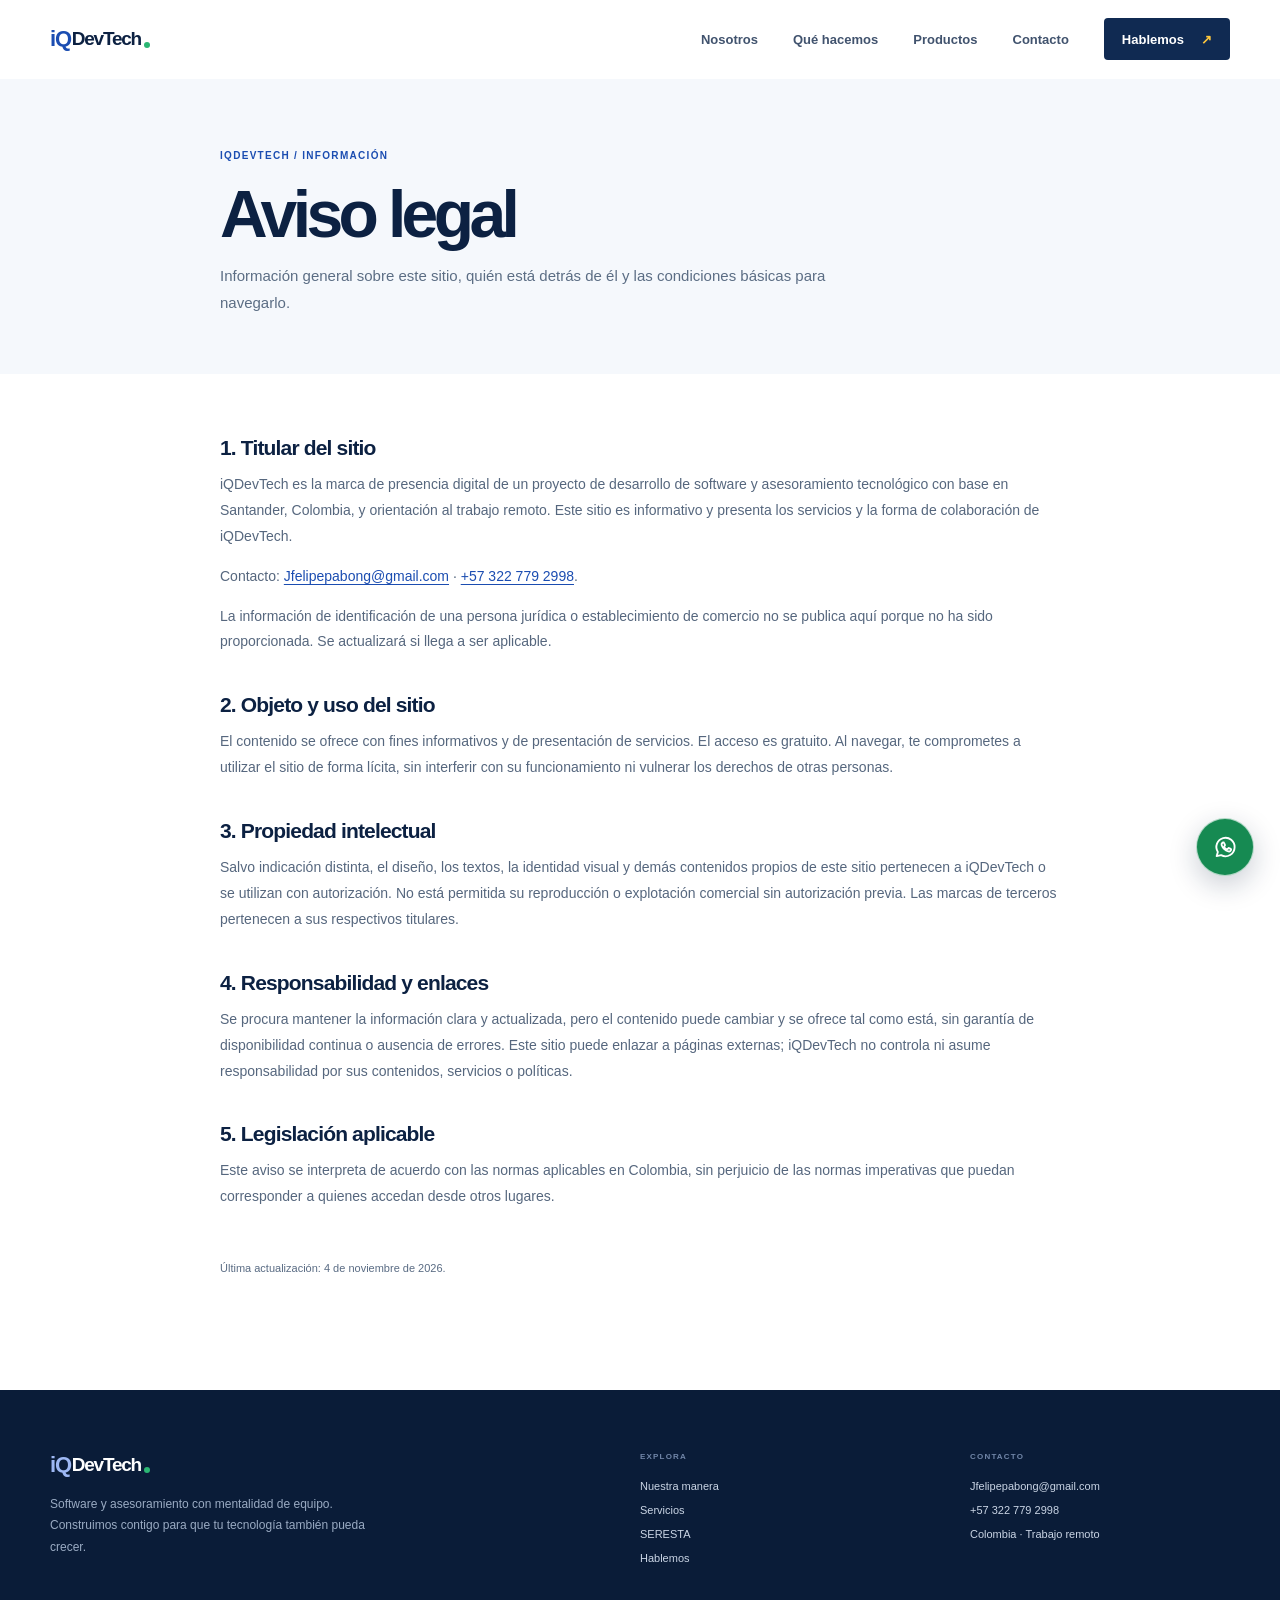
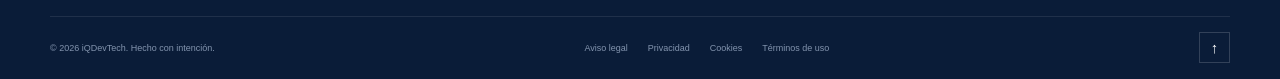
==== legal/aviso-legal.html @ 0589c56e "Initial iQDevTech website" ====
<!doctype html>
<html lang="es-CO">
  <head>
    <meta charset="utf-8">
    <meta name="viewport" content="width=device-width, initial-scale=1">
    <meta name="theme-color" content="#f6f8fc">
    <meta name="description" content="Información sobre la titularidad, contacto y condiciones de acceso al sitio de iQDevTech.">
    <meta property="og:type" content="website">
    <meta property="og:locale" content="es_CO">
    <meta property="og:site_name" content="iQDevTech">
    <title>Aviso legal — iQDevTech</title>
    <link rel="icon" href="/favicon.svg" type="image/svg+xml">
    <link rel="stylesheet" href="/assets/css/styles.css">
    <script type="module" src="/assets/js/main.js"></script>
  </head>
  <body id="top">
    <a class="skip-link" href="#contenido">Saltar al contenido</a>
    <iq-header></iq-header>
    <main id="contenido">
      <header class="legal-hero"><div class="legal-hero__inner"><p class="eyebrow">iQDevTech / Información</p><h1>Aviso legal</h1><p>Información general sobre este sitio, quién está detrás de él y las condiciones básicas para navegarlo.</p></div></header>
      <article class="legal-content">
        <section><h2>1. Titular del sitio</h2><p>iQDevTech es la marca de presencia digital de un proyecto de desarrollo de software y asesoramiento tecnológico con base en Santander, Colombia, y orientación al trabajo remoto. Este sitio es informativo y presenta los servicios y la forma de colaboración de iQDevTech.</p><p>Contacto: <a href="mailto:Jfelipepabong@gmail.com">Jfelipepabong@gmail.com</a> · <a href="tel:+573227792998">+57 322 779 2998</a>.</p><p>La información de identificación de una persona jurídica o establecimiento de comercio no se publica aquí porque no ha sido proporcionada. Se actualizará si llega a ser aplicable.</p></section>
        <section><h2>2. Objeto y uso del sitio</h2><p>El contenido se ofrece con fines informativos y de presentación de servicios. El acceso es gratuito. Al navegar, te comprometes a utilizar el sitio de forma lícita, sin interferir con su funcionamiento ni vulnerar los derechos de otras personas.</p></section>
        <section><h2>3. Propiedad intelectual</h2><p>Salvo indicación distinta, el diseño, los textos, la identidad visual y demás contenidos propios de este sitio pertenecen a iQDevTech o se utilizan con autorización. No está permitida su reproducción o explotación comercial sin autorización previa. Las marcas de terceros pertenecen a sus respectivos titulares.</p></section>
        <section><h2>4. Responsabilidad y enlaces</h2><p>Se procura mantener la información clara y actualizada, pero el contenido puede cambiar y se ofrece tal como está, sin garantía de disponibilidad continua o ausencia de errores. Este sitio puede enlazar a páginas externas; iQDevTech no controla ni asume responsabilidad por sus contenidos, servicios o políticas.</p></section>
        <section><h2>5. Legislación aplicable</h2><p>Este aviso se interpreta de acuerdo con las normas aplicables en Colombia, sin perjuicio de las normas imperativas que puedan corresponder a quienes accedan desde otros lugares.</p></section>
        <p class="legal-updated">Última actualización: 4 de noviembre de 2026.</p>
      </article>
    </main>
    <iq-footer></iq-footer>
  </body>
</html>
---- assets/css/styles.css ----
@charset "UTF-8";

:root {
  color-scheme: light;
  --ink: #102a52;
  --ink-strong: #0c2142;
  --blue: #1b4db1;
  --blue-bright: #386fe0;
  --green: #2bb673;
  --yellow: #ffc83d;
  --paper: #ffffff;
  --wash: #f5f8fc;
  --muted: #64748b;
  --line: #e2e8f0;
  --font: Inter, "Segoe UI", Arial, sans-serif;
  --content: 1180px;
  --type-display: clamp(2.75rem, 5.2vw, 4.25rem);
  --type-page: clamp(3rem, 6vw, 4.75rem);
  --type-section: clamp(2.25rem, 4.2vw, 3.375rem);
}

* { box-sizing: border-box; }
html { scroll-behavior: smooth; scroll-padding-top: 88px; }
body { margin: 0; background: var(--paper); color: var(--ink); font-family: var(--font); font-size: 16px; -webkit-font-smoothing: antialiased; }
body.menu-open { overflow: hidden; }
a { color: inherit; text-decoration: none; }
button { font: inherit; }
::selection { color: var(--ink-strong); background: var(--yellow); }

.preloader { position: fixed; z-index: 20; inset: 0; display: grid; align-content: center; justify-items: center; gap: 18px; background: var(--ink-strong); pointer-events: none; animation: loader-out .55s .35s ease forwards; }
.preloader__brand { color: white; font-size: 24px; font-weight: 750; letter-spacing: -.06em; }
.preloader__brand span { color: #8caef4; }
.preloader__line { width: 76px; height: 2px; overflow: hidden; background: #ffffff30; }
.preloader__line::after { display: block; width: 100%; height: 100%; background: var(--yellow); content: ""; transform: translateX(-100%); animation: loader-line .5s ease forwards; }
@keyframes loader-out { to { opacity: 0; visibility: hidden; } }
@keyframes loader-line { to { transform: translateX(0); } }
.skip-link { position: fixed; z-index: 30; top: 10px; left: 10px; padding: 12px 16px; color: var(--ink); background: var(--yellow); transform: translateY(-160%); }
.skip-link:focus { transform: translateY(0); }
.section-wrap { width: min(var(--content), calc(100% - 64px)); margin-inline: auto; }

.site-header { position: fixed; z-index: 15; inset: 0 0 auto; border-bottom: 1px solid transparent; background: #ffffffeb; backdrop-filter: blur(18px); transition: transform .35s ease, box-shadow .3s ease, border-color .3s ease; }
.site-header--scrolled { border-color: #e6ebf2; box-shadow: 0 8px 26px #102a5208; }
.site-header--hidden { transform: translateY(-110%); }
.site-header__inner { display: flex; width: min(var(--content), calc(100% - 64px)); height: 78px; align-items: center; justify-content: space-between; margin-inline: auto; }
.wordmark { position: relative; display: inline-flex; align-items: center; gap: 1px; color: var(--ink-strong); font-size: 19px; font-weight: 730; letter-spacing: -.065em; }
.wordmark__iq { color: var(--blue); font-size: 22px; font-weight: 830; }
.wordmark i { width: 6px; height: 6px; margin: 11px 0 0 2px; border-radius: 50%; background: var(--green); }
.site-nav { display: flex; align-items: center; gap: 35px; }
.site-nav > a:not(.site-nav__cta) { color: #41536e; font-size: 13px; font-weight: 550; transition: color .2s ease; }
.site-nav > a:not(.site-nav__cta):hover { color: var(--blue); }
.site-nav__cta { display: inline-flex; min-height: 42px; align-items: center; gap: 17px; padding: 0 18px; border-radius: 4px; background: var(--ink); color: white; font-size: 13px; font-weight: 650; transition: background .2s ease, transform .2s ease; }
.site-nav__cta:hover { background: var(--blue); transform: translateY(-2px); }
.site-nav__cta span { color: var(--yellow); }
.menu-toggle { display: none; }

.hero { position: relative; display: grid; min-height: min(810px, 100svh); grid-template-columns: 1.03fr .97fr; align-items: center; gap: 42px; padding-top: 120px; padding-bottom: 94px; }
.hero__copy { position: relative; z-index: 2; padding-bottom: 20px; }
.eyebrow { display: flex; align-items: center; gap: 10px; margin: 0 0 24px; color: var(--blue); font-size: 10px; font-weight: 750; letter-spacing: .13em; text-transform: uppercase; }
.status-dot { position: relative; width: 8px; height: 8px; flex: 0 0 auto; border-radius: 50%; background: var(--green); }
.status-dot::after { position: absolute; inset: -4px; border: 1px solid #2bb67366; border-radius: 50%; content: ""; }
h1, h2, h3, p { margin-top: 0; }
.hero h1 { max-width: 650px; margin-bottom: 22px; color: var(--ink-strong); font-size: var(--type-display); font-weight: 650; letter-spacing: -.075em; line-height: .99; }
.hero h1 span, .section-heading h2 span, .services__intro h2 span, .contact h2 span { color: var(--blue); }
.hero__intro { max-width: 485px; margin-bottom: 30px; color: #53647d; font-size: 17px; line-height: 1.75; }
.hero__actions { display: flex; align-items: center; gap: 27px; flex-wrap: wrap; }
.button { display: inline-flex; min-height: 54px; align-items: center; justify-content: center; gap: 19px; padding: 0 22px; border-radius: 4px; font-size: 13px; font-weight: 720; transition: transform .22s ease, box-shadow .22s ease, background .22s ease; }
.button:hover { transform: translateY(-3px); box-shadow: 0 12px 22px #0c21421f; }
.hero__actions .button { transform: translate3d(var(--magnetic-x, 0px), var(--magnetic-y, 0px), 0); }
.hero__actions .button:hover { transform: translate3d(var(--magnetic-x, 0px), calc(var(--magnetic-y, 0px) - 3px), 0); }
.button--yellow { color: var(--ink-strong); background: var(--yellow); }
.button--yellow:hover { background: #ffd45e; }
.button span { font-size: 17px; }
.text-link { display: inline-flex; align-items: center; gap: 10px; color: var(--ink); font-size: 12px; font-weight: 700; }
.text-link span { color: var(--blue); font-size: 17px; transition: transform .2s ease; }
.text-link:hover span { transform: translate(3px, -2px); }
.hero__note { display: flex; align-items: center; gap: 11px; margin-top: 42px; color: #596b83; font-size: 11px; }
.hero__note-line { width: 26px; height: 1px; background: var(--green); }

.hero-art { position: relative; min-height: 494px; overflow: hidden; border: 0; background: radial-gradient(ellipse at 53% 48%, #eaf2ff 0, #f5f8fc8a 38%, #ffffff00 73%); isolation: isolate; }
.hero-art::before, .hero-art::after { display: none; }
.hero-art__nebula { position: absolute; z-index: 0; top: 50%; left: 50%; width: 310px; aspect-ratio: 1; border-radius: 50%; opacity: .6; pointer-events: none; transform: translate3d(-50%, -50%, 0); }
.hero-art__nebula--one { background: radial-gradient(circle, #8fb7ff55 0, #8fb7ff20 42%, transparent 72%); }
.hero-art__nebula--two { width: 245px; background: radial-gradient(circle, #8ce2b644 0, #8ce2b618 45%, transparent 72%); }
.hero-art__glow { position: absolute; z-index: 0; inset: -10%; background: radial-gradient(ellipse at center, #ffffff82 0, #d7e8ff38 35%, transparent 62%); opacity: .8; pointer-events: none; transform: translate3d(var(--glow-x, 0px), var(--glow-y, 0px), 0); transition: transform .28s ease-out; }
.hero-art__topline { position: absolute; z-index: 2; inset: 22px 22px auto; display: flex; justify-content: space-between; color: #596b83; font-size: 8px; font-weight: 750; letter-spacing: .13em; }
.orbit { position: absolute; z-index: 1; top: 50%; left: 50%; border: 1px solid #1b4db126; border-radius: 50%; transform: translate3d(-50%, -50%, 0); }
.orbit--one { --orbit-start: -24deg; width: 265px; height: 265px; border-color: #1b4db14a; }
.orbit--two { --orbit-start: 35deg; width: 375px; height: 220px; border-color: #2bb6736b; }
.orbit--three { --orbit-start: -55deg; width: 455px; height: 290px; border-color: #1b4db12b; }
.orbit__satellite { position: absolute; top: 50%; left: 100%; width: 12px; height: 12px; border: 3px solid #f6f8fc; border-radius: 50%; background: var(--blue); box-shadow: 0 0 0 1px #1b4db14d, 0 0 19px #1b4db155; transform: translate(-50%, -50%); }
.orbit__satellite--green { width: 10px; height: 10px; background: var(--green); box-shadow: 0 0 0 1px #2bb67366, 0 0 18px #2bb67366; }
.orbit__satellite--yellow { width: 8px; height: 8px; background: var(--yellow); box-shadow: 0 0 0 1px #ffc83d99, 0 0 18px #ffc83d88; }
.hero-art__star { position: absolute; z-index: 1; width: 3px; height: 3px; border-radius: 50%; background: #6a91e8; box-shadow: 0 0 9px #6a91e899; opacity: .45; }
.hero-art__star--one { top: 30%; left: 25%; }
.hero-art__star--two { top: 68%; left: 73%; width: 2px; height: 2px; background: #27a66a; }
.hero-art__star--three { top: 37%; left: 82%; width: 2px; height: 2px; background: #d29d13; }
.orbit__core { position: absolute; z-index: 3; top: 50%; left: 50%; display: grid; width: 112px; height: 112px; align-content: center; justify-items: center; border: 1px solid #ffffff; border-radius: 50%; background: #ffffffdf; box-shadow: 0 16px 50px #23477c18, inset 0 0 0 1px #dce8f8; transform: translate(-50%, -50%); }
.orbit__core > span:first-child { color: var(--blue); font-size: 39px; font-weight: 800; letter-spacing: -.1em; }
.orbit__core-caption { margin-top: 4px; color: #596b83; font-size: 6px; font-weight: 800; letter-spacing: .11em; }
.art-label { position: absolute; z-index: 4; display: flex; align-items: center; gap: 10px; padding: 11px 14px; border: 1px solid #e6ebf2; background: #ffffffdf; box-shadow: 0 12px 32px #102a520b; backdrop-filter: blur(8px); }
.art-label--top { top: 26%; right: 3%; }
.art-label--bottom { bottom: 20%; left: 4%; }
.art-label__icon { display: grid; width: 29px; height: 29px; place-items: center; border-radius: 50%; background: #eaf0fc; color: var(--blue); font-size: 16px; }
.art-label__icon--green { background: #e8f7ef; color: #16834c; }
.art-label b, .art-label small { display: block; }
.art-label b { margin-bottom: 3px; color: var(--ink); font-size: 10px; }
.art-label small { color: #596b83; font-size: 8px; }
.hero-art__axis { position: absolute; z-index: -1; display: block; background: #1b4db111; }
.hero-art__axis--x { top: 50%; right: 0; left: 0; height: 1px; }
.hero-art__axis--y { top: 0; bottom: 0; left: 50%; width: 1px; }
.hero-art__index { position: absolute; z-index: 2; right: 23px; bottom: 20px; color: #596b83; font-size: 8px; font-weight: 700; letter-spacing: .13em; }
.hero__scroll { position: absolute; bottom: 29px; left: 0; display: flex; align-items: center; gap: 11px; color: #596b83; font-size: 8px; font-weight: 750; letter-spacing: .13em; }
.hero__scroll span { width: 28px; height: 1px; background: var(--blue); }

.signal-strip { border-block: 1px solid var(--line); background: #fff; }
.signal-strip__inner { display: flex; width: min(var(--content), calc(100% - 64px)); min-height: 73px; align-items: center; justify-content: space-between; gap: 24px; margin-inline: auto; color: #64748b; font-size: 11px; font-weight: 600; }
.signal-strip__inner i { width: 5px; height: 5px; flex: 0 0 auto; border-radius: 50%; background: var(--green); }
.section { padding-top: 125px; padding-bottom: 130px; }
.section-heading { max-width: 750px; margin-bottom: 54px; }
.section-heading .eyebrow { margin-bottom: 20px; }
.section-heading h2, .services__intro h2, .contact h2 { margin-bottom: 0; font-size: var(--type-section); font-weight: 630; letter-spacing: -.07em; line-height: 1.04; }
.section-heading h2 span { color: var(--blue); }
.approach-grid { display: grid; grid-template-columns: 1.15fr 1fr 1fr 1fr; gap: 14px; }
.approach-grid__lead { max-width: 280px; align-self: center; margin: 0; padding-right: 20px; color: #5e6f86; font-size: 15px; line-height: 1.8; }
.approach-card { position: relative; min-height: 252px; padding: 22px; border: 1px solid var(--line); background: var(--paper); transition: transform .25s ease, box-shadow .25s ease; }
.approach-card:hover { transform: translateY(-5px); box-shadow: 0 18px 34px #102a520d; }
.approach-card__number { color: #596b83; font-size: 9px; font-weight: 700; letter-spacing: .1em; }
.approach-card__mark { position: absolute; top: 19px; right: 20px; color: var(--blue); font-size: 21px; }
.approach-card h3 { margin: 65px 0 11px; color: var(--ink-strong); font-size: 17px; letter-spacing: -.035em; }
.approach-card p { margin-bottom: 0; color: #5b6d84; font-size: 12px; line-height: 1.75; }
.approach-card--green .approach-card__mark { color: #1d9a5d; }
.approach-card--blue { background: var(--wash); }
.approach-card--blue .approach-card__mark { color: #587ed0; }

.services { position: relative; display: grid; grid-template-columns: .9fr 1.1fr; gap: 70px; padding: 104px 8.3% 70px; overflow: hidden; background: var(--ink-strong); color: white; }
.services::before { position: absolute; top: -260px; right: -200px; width: 570px; height: 570px; border: 1px solid #ffffff0c; border-radius: 50%; box-shadow: 0 0 0 52px #ffffff08, 0 0 0 105px #ffffff05; content: ""; pointer-events: none; }
.services__intro, .services__list, .services__footer { position: relative; z-index: 1; }
.eyebrow--light { color: #aac3fb; }
.services__intro h2 { max-width: 470px; margin-bottom: 22px; color: white; font-size: clamp(37px, 4vw, 52px); }
.services__intro h2 span { color: #9db8f5; }
.services__intro > p:not(.eyebrow) { max-width: 385px; margin-bottom: 26px; color: #b4c0d2; font-size: 14px; line-height: 1.8; }
.text-link--light { color: white; }
.text-link--light span { color: var(--yellow); }
.service-item { display: grid; grid-template-columns: 36px 1fr 22px; gap: 13px; padding: 22px 0; border-top: 1px solid #ffffff21; }
.service-item:last-child { border-bottom: 1px solid #ffffff21; }
.service-item__index { padding-top: 3px; color: #9eb4dc; font-size: 9px; font-weight: 700; letter-spacing: .1em; }
.service-item h3 { margin: 0 0 7px; color: white; font-size: 16px; font-weight: 620; letter-spacing: -.02em; }
.service-item p { max-width: 370px; margin-bottom: 0; color: #aebbd0; font-size: 12px; line-height: 1.7; }
.service-item__arrow { color: var(--yellow); font-size: 17px; transition: transform .2s ease; }
.service-item:hover .service-item__arrow { transform: translate(3px, -3px); }
.services__footer { display: flex; grid-column: 1 / -1; justify-content: space-between; margin-top: 48px; color: #91a1bb; font-size: 8px; font-weight: 750; letter-spacing: .13em; }

.product-showcase { display: grid; grid-template-columns: .82fr 1.18fr; align-items: center; gap: 68px; padding-top: 116px; padding-bottom: 116px; }
.product-showcase__copy h2 { max-width: 470px; margin-bottom: 18px; color: var(--ink-strong); font-size: var(--type-section); font-weight: 640; letter-spacing: -.075em; line-height: 1.02; }
.product-showcase__copy h2 span { color: var(--blue); }
.product-showcase__copy > p:not(.eyebrow) { max-width: 430px; margin-bottom: 20px; color: #5b6d84; font-size: 15px; line-height: 1.8; }
.product-showcase__status { display: flex; align-items: center; gap: 10px; margin: 0 0 24px; color: #52657e; font-size: 11px; font-weight: 650; }
.product-preview { position: relative; display: grid; min-height: 365px; grid-template-rows: auto 1fr auto; gap: 20px; padding: 23px; overflow: hidden; border: 1px solid #263d60; background: radial-gradient(ellipse at 75% 15%, #24477c 0, #12294b 48%, #0c2142 100%); color: white; transition: transform .3s ease, box-shadow .3s ease; }
.product-preview::before { position: absolute; top: -150px; right: -80px; width: 340px; height: 340px; border: 1px solid #ffffff1a; border-radius: 50%; box-shadow: 0 0 0 38px #ffffff08, 0 0 0 76px #ffffff06; content: ""; pointer-events: none; }
.product-preview:hover { transform: translateY(-5px); box-shadow: 0 22px 50px #102a5226; }
.product-preview:focus-visible { outline: 3px solid var(--yellow); outline-offset: 4px; }
.product-preview__topline, .product-preview__footer { position: relative; z-index: 1; display: flex; justify-content: space-between; gap: 16px; color: #b7c8e3; font-size: 8px; font-weight: 750; letter-spacing: .12em; }
.product-preview__window { position: relative; z-index: 1; width: min(100%, 410px); align-self: center; justify-self: center; border: 1px solid #e4eaf3; background: #fff; box-shadow: 0 18px 48px #07162b55; color: var(--ink-strong); }
.product-preview__windowbar { display: flex; min-height: 39px; align-items: center; justify-content: space-between; padding: 0 14px; border-bottom: 1px solid #e7edf5; color: #536780; font-size: 8px; font-weight: 750; letter-spacing: .08em; }
.product-preview__window-status { padding: 5px 7px; background: #eaf6ef; color: #16834c; font-size: 7px; }
.product-preview__windowbody { padding: 23px; }
.product-preview__overline { display: block; margin-bottom: 10px; color: var(--blue); font-size: 8px; font-weight: 750; letter-spacing: .12em; }
.product-preview__windowbody strong { display: block; color: var(--ink-strong); font-size: clamp(19px, 2.5vw, 28px); font-weight: 650; letter-spacing: -.055em; line-height: 1.16; }
.product-preview__chips { display: flex; flex-wrap: wrap; gap: 7px; margin-top: 19px; }
.product-preview__chips span { padding: 7px 9px; border: 1px solid #e1e9f4; color: #50647e; font-size: 8px; }
.product-preview__footer { color: #c5d2e6; }

.seresta-hero { display: grid; grid-template-columns: minmax(0, .96fr) minmax(0, 1.04fr); align-items: center; gap: 58px; padding-top: 145px; padding-bottom: 76px; }
.seresta-hero__copy, .seresta-visual { min-width: 0; }
.seresta-hero__copy h1 { margin: 0 0 7px; color: var(--ink-strong); font-size: var(--type-page); font-weight: 760; letter-spacing: -.09em; line-height: .95; }
.seresta-hero__copy h1 span { color: var(--green); }
.seresta-hero__tagline { margin-bottom: 17px; color: var(--blue); font-size: clamp(20px, 2.5vw, 28px); font-weight: 590; letter-spacing: -.045em; }
.seresta-hero__description { max-width: 500px; margin-bottom: 19px; color: #596b83; font-size: 16px; line-height: 1.8; }
.seresta-status { display: flex; align-items: center; gap: 9px; margin-bottom: 27px; color: #52657e; font-size: 11px; font-weight: 650; }
.seresta-status__dot { width: 8px; height: 8px; flex: 0 0 auto; border-radius: 50%; background: var(--yellow); box-shadow: 0 0 0 4px #ffc83d2e; }
.seresta-hero__actions { display: flex; align-items: center; gap: 22px; flex-wrap: wrap; }
.seresta-visual { position: relative; display: grid; min-height: 410px; place-items: center; overflow: hidden; border: 1px solid #dfe7f3; background: radial-gradient(ellipse at 55% 42%, #eff5ff 0, #f8faff 48%, #f5f8fc 100%); isolation: isolate; }
.seresta-visual::before, .seresta-visual::after { position: absolute; z-index: -1; border: 1px solid #1b4db118; border-radius: 50%; content: ""; }
.seresta-visual::before { width: 370px; height: 370px; }
.seresta-visual::after { width: 470px; height: 250px; border-color: #2bb6732b; transform: rotate(-28deg); }
.seresta-visual__glow { position: absolute; z-index: -1; width: 280px; height: 280px; border-radius: 50%; background: #b5cefa55; filter: blur(28px); }
.seresta-console { position: relative; z-index: 1; width: min(88%, 420px); padding: 19px; border: 1px solid #ffffff35; background: #102a52ed; box-shadow: 0 25px 60px #102a5230; color: white; }
.seresta-console__top { display: flex; align-items: center; justify-content: space-between; gap: 12px; color: #a9bddc; font-size: 7px; font-weight: 750; letter-spacing: .11em; }
.seresta-console__top > span { display: flex; gap: 4px; }
.seresta-console__top i { width: 5px; height: 5px; border-radius: 50%; background: #d3e1f6; opacity: .7; }
.seresta-console__body { padding: 24px 5px 3px; }
.seresta-console__brand { display: flex; align-items: center; gap: 9px; }
.seresta-console__mark { display: grid; width: 29px; height: 29px; place-items: center; border-radius: 50%; background: var(--green); color: #082540; font-size: 15px; font-weight: 800; }
.seresta-console__brand b, .seresta-console__brand small { display: block; }
.seresta-console__brand b { font-size: 11px; letter-spacing: -.02em; }
.seresta-console__brand small { margin-top: 3px; color: #a9bddc; font-size: 6px; letter-spacing: .1em; }
.seresta-console__headline { display: grid; gap: 9px; margin: 28px 0 24px; }
.seresta-console__headline > span { color: #a9bddc; font-size: 7px; font-weight: 750; letter-spacing: .13em; }
.seresta-console__headline strong { color: white; font-size: clamp(21px, 2.8vw, 29px); font-weight: 620; letter-spacing: -.06em; line-height: 1.13; }
.seresta-console__flow { display: grid; grid-template-columns: 1fr 20px 1fr 20px 1fr; align-items: center; gap: 5px; padding-top: 16px; border-top: 1px solid #ffffff26; }
.seresta-console__step { display: grid; justify-items: start; gap: 6px; color: #d9e3f2; font-size: 8px; }
.seresta-console__step i { display: grid; width: 19px; height: 19px; place-items: center; border: 1px solid #ffffff45; border-radius: 50%; color: #9db8f5; font-size: 7px; font-style: normal; }
.seresta-console__connector { height: 1px; background: #ffffff3d; }
.seresta-visual__caption { position: absolute; right: 17px; bottom: 14px; color: #64748b; font-size: 7px; font-weight: 750; letter-spacing: .1em; }
.seresta-facts { border-block: 1px solid var(--line); background: white; }
.seresta-facts__inner { display: flex; width: min(var(--content), calc(100% - 64px)); min-height: 72px; align-items: center; justify-content: space-between; gap: 20px; margin-inline: auto; color: #52657e; font-size: 11px; font-weight: 650; }
.seresta-facts__inner span { display: flex; align-items: center; gap: 10px; }
.seresta-facts__inner i { color: var(--blue); font-size: 8px; font-style: normal; font-weight: 800; }
.seresta-subnav { display: flex; justify-content: center; gap: 32px; padding: 17px 24px; border-bottom: 1px solid var(--line); background: #fff; }
.seresta-subnav a { color: #52657e; font-size: 11px; font-weight: 650; transition: color .2s ease; }
.seresta-subnav a:hover { color: var(--blue); }
.seresta-section { padding-top: 108px; padding-bottom: 112px; }
.seresta-section__heading { max-width: 670px; margin-bottom: 42px; }
.seresta-section__heading h2, .seresta-trust__copy h2, .seresta-support__copy h2 { margin-bottom: 15px; color: var(--ink-strong); font-size: var(--type-section); font-weight: 640; letter-spacing: -.07em; line-height: 1.04; }
.seresta-section__heading h2 span { color: var(--blue); }
.seresta-section__heading > p:last-child { max-width: 580px; margin-bottom: 0; color: #596b83; font-size: 14px; line-height: 1.8; }
.seresta-mode-grid { display: grid; grid-template-columns: 1fr 1fr; gap: 18px; }
.seresta-mode { position: relative; padding: 27px; border: 1px solid var(--line); background: white; transition: transform .25s ease, box-shadow .25s ease; }
.seresta-mode:hover { transform: translateY(-4px); box-shadow: 0 18px 40px #102a5210; }
.seresta-mode--local { border-top: 3px solid var(--green); }
.seresta-mode--business { border-top: 3px solid var(--blue); }
.seresta-mode__top { display: flex; align-items: center; justify-content: space-between; gap: 12px; margin-bottom: 24px; }
.seresta-mode__mark { color: #73839a; font-size: 9px; font-weight: 750; letter-spacing: .1em; }
.seresta-mode__badge { padding: 6px 8px; background: #f0f4fa; color: #475b75; font-size: 8px; font-weight: 700; }
.seresta-mode .eyebrow { margin-bottom: 9px; font-size: 8px; }
.seresta-mode h3 { margin-bottom: 10px; color: var(--ink-strong); font-size: 25px; font-weight: 650; letter-spacing: -.05em; }
.seresta-mode > p:not(.eyebrow) { color: #596b83; font-size: 13px; line-height: 1.8; }
.seresta-mode ul { display: grid; gap: 9px; margin: 18px 0; padding-left: 18px; color: #52657e; font-size: 12px; line-height: 1.7; }
.seresta-mode__note { margin-bottom: 0 !important; padding: 13px; border-left: 2px solid var(--yellow); background: var(--wash); color: #475b75 !important; font-size: 11px !important; }
.seresta-trust { padding: 84px 32px; background: var(--wash); }
.seresta-trust__inner { display: grid; width: min(var(--content), 100%); grid-template-columns: .9fr 1.1fr; align-items: center; gap: 75px; margin-inline: auto; }
.seresta-trust__copy > p:not(.eyebrow) { color: #596b83; font-size: 14px; line-height: 1.85; }
.seresta-trust__checklist { border-top: 1px solid #dce4ef; }
.seresta-trust__checklist > div { display: grid; grid-template-columns: 28px 1fr auto; align-items: center; gap: 12px; padding: 18px 0; border-bottom: 1px solid #dce4ef; }
.seresta-trust__checklist > div > span { color: var(--blue); font-size: 9px; font-weight: 800; }
.seresta-trust__checklist p { display: grid; gap: 4px; margin: 0; }
.seresta-trust__checklist b { color: var(--ink-strong); font-size: 12px; }
.seresta-trust__checklist small { color: #596b83; font-size: 10px; line-height: 1.6; }
.seresta-trust__checklist i { color: #5b6d84; font-size: 7px; font-style: normal; font-weight: 750; letter-spacing: .08em; }
.seresta-support { display: grid; grid-template-columns: 1fr auto; align-items: center; gap: 45px; padding-top: 105px; padding-bottom: 105px; }
.seresta-support__copy { max-width: 680px; }
.seresta-support__copy h2 { font-size: clamp(38px, 4vw, 50px); }
.seresta-support__copy > p:last-child { margin-bottom: 0; color: #596b83; font-size: 14px; line-height: 1.8; }
.seresta-contact { display: grid; grid-template-columns: 1fr auto; align-items: end; gap: 40px; margin-bottom: 90px; padding: 54px 7%; background: var(--ink-strong); color: white; }
.seresta-contact .eyebrow { color: #aac3fb; }
.seresta-contact h2 { max-width: 640px; margin-bottom: 13px; color: white; font-size: clamp(35px, 4vw, 48px); font-weight: 640; letter-spacing: -.065em; line-height: 1.06; }
.seresta-contact > div:first-child > p:last-child { max-width: 630px; margin-bottom: 0; color: #c3d0e3; font-size: 13px; line-height: 1.8; }
.seresta-contact__actions { display: grid; justify-items: start; gap: 14px; }
.seresta-contact__actions > a:last-child { color: #d3e1f6; font-size: 11px; text-decoration: underline; text-underline-offset: 4px; }

.process { padding-top: 126px; padding-bottom: 135px; }
.process .section-heading { max-width: 690px; }
.process__steps { display: grid; grid-template-columns: repeat(4, 1fr); gap: 25px; }
.process-step { position: relative; padding-top: 23px; border-top: 1px solid #dce3ed; }
.process-step__number { color: var(--blue); font-size: 12px; font-weight: 800; }
.process-step__line { position: absolute; top: -1px; left: 0; width: 34px; height: 2px; background: var(--green); }
.process-step h3 { margin: 32px 0 9px; color: var(--ink-strong); font-size: 18px; letter-spacing: -.04em; }
.process-step p { max-width: 220px; margin-bottom: 0; color: #5b6d84; font-size: 12px; line-height: 1.8; }

.contact { position: relative; display: grid; grid-template-columns: 1fr auto; align-items: end; gap: 50px; min-height: 340px; margin-bottom: 105px; padding: 65px 7.5%; overflow: hidden; background: var(--blue); color: white; }
.contact__orb { position: absolute; top: -200px; right: 5%; width: 560px; height: 560px; border: 1px solid #ffffff18; border-radius: 50%; box-shadow: 0 0 0 54px #ffffff0b, 0 0 0 110px #ffffff08; pointer-events: none; }
.contact__copy, .contact__actions, .contact__signature { position: relative; z-index: 1; }
.contact .eyebrow { margin-bottom: 21px; color: #d3e1ff; }
.contact h2 { max-width: 610px; margin-bottom: 17px; color: white; font-size: clamp(40px, 5vw, 59px); }
.contact h2 span { color: var(--yellow); }
.contact__copy > p:last-child { max-width: 500px; margin-bottom: 0; color: #d6e1f6; font-size: 14px; line-height: 1.8; }
.contact__actions { display: grid; gap: 17px; justify-items: start; padding-bottom: 5px; }
.contact__detail { display: grid; gap: 5px; color: #cfdbf1; font-size: 10px; }
.contact__detail b { color: white; font-size: 13px; font-weight: 650; }
.contact__signature { position: absolute; right: 20px; bottom: 16px; color: #b6ccf2; font-size: 7px; font-weight: 750; letter-spacing: .13em; }

.site-footer { color: white; background: #0a1c38; }
.site-footer__main { display: grid; width: min(var(--content), calc(100% - 64px)); grid-template-columns: 2fr 1fr 1fr; gap: 70px; margin-inline: auto; padding: 62px 0 52px; }
.wordmark--footer { color: white; }
.wordmark--footer .wordmark__iq { color: #9eb8f4; }
.site-footer__brand p { max-width: 340px; margin: 16px 0 0; color: #9aabc3; font-size: 12px; line-height: 1.8; }
.site-footer__column { display: grid; align-content: start; justify-items: start; gap: 12px; }
.site-footer__label { margin-bottom: 7px; color: #7186a8; font-size: 8px; font-weight: 750; letter-spacing: .15em; }
.site-footer__column a, .site-footer__column > span:not(.site-footer__label) { color: #cad5e5; font-size: 11px; transition: color .2s ease; }
.site-footer__column a:hover, .site-footer__legal a:hover { color: var(--yellow); }
.site-footer__bottom { display: flex; width: min(var(--content), calc(100% - 64px)); min-height: 63px; align-items: center; justify-content: space-between; gap: 20px; margin-inline: auto; border-top: 1px solid #ffffff17; color: #8394ae; font-size: 9px; }
.site-footer__legal { display: flex; flex-wrap: wrap; gap: 20px; }
.site-footer__legal a { transition: color .2s ease; }
.back-top { display: grid; width: 31px; height: 31px; flex: 0 0 auto; place-items: center; border: 1px solid #ffffff2a; color: white; font-size: 15px; transition: background .2s ease; }
.back-top:hover { background: #ffffff16; }
.whatsapp-float { position: fixed; z-index: 14; right: 26px; bottom: max(24px, env(safe-area-inset-bottom, 0px) + 14px); display: grid; width: 58px; height: 58px; place-items: center; border: 1px solid #ffffffa8; border-radius: 50%; background: #168a52; box-shadow: 0 9px 28px #0c214238; color: white; transition: transform .25s ease, box-shadow .25s ease, background .25s ease; }
.whatsapp-float svg { width: 27px; height: 27px; fill: none; stroke: currentColor; stroke-linecap: round; stroke-linejoin: round; stroke-width: 1.65; }
.whatsapp-float::after { position: absolute; right: 69px; padding: 9px 12px; border-radius: 4px; background: var(--ink-strong); color: white; content: "Escríbenos por WhatsApp"; font-size: 11px; font-weight: 650; white-space: nowrap; opacity: 0; pointer-events: none; transform: translateX(5px); transition: opacity .2s ease, transform .2s ease; }
@media (hover: hover) and (pointer: fine) {
  .whatsapp-float:hover { transform: translateY(-4px) scale(1.04); background: #117545; box-shadow: 0 15px 34px #0c214248; }
  .whatsapp-float:hover::after { opacity: 1; transform: translateX(0); }
}
.whatsapp-float:focus-visible { outline: 3px solid var(--yellow); outline-offset: 4px; }

.legal-hero { padding: 150px 0 58px; background: var(--wash); }
.legal-hero__inner, .legal-content { width: min(840px, calc(100% - 48px)); margin-inline: auto; }
.legal-hero .eyebrow { margin-bottom: 20px; }
.legal-hero h1 { margin-bottom: 15px; color: var(--ink-strong); font-size: clamp(42px, 6vw, 66px); font-weight: 650; letter-spacing: -.07em; line-height: 1; }
.legal-hero p:last-child { max-width: 670px; margin-bottom: 0; color: #5b6d84; font-size: 15px; line-height: 1.8; }
.legal-content { padding: 62px 0 100px; }
.legal-content section { margin-bottom: 38px; }
.legal-content h2 { margin-bottom: 12px; color: var(--ink-strong); font-size: 21px; font-weight: 670; letter-spacing: -.04em; }
.legal-content p, .legal-content li { color: #56677e; font-size: 14px; line-height: 1.85; }
.legal-content ul { display: grid; gap: 7px; padding-left: 22px; }
.legal-content a { color: var(--blue); text-decoration: underline; text-underline-offset: 3px; }
.legal-callout { padding: 20px 22px; border-left: 3px solid var(--green); background: var(--wash); }
.legal-updated { margin-top: 48px; color: #596b83 !important; font-size: 11px !important; }

.reveal { opacity: 0; transform: translateY(18px); transition: opacity .65s ease, transform .65s cubic-bezier(.2,.7,.2,1); }
.reveal.is-visible { opacity: 1; transform: translateY(0); }
.approach-card:nth-child(3), .service-item:nth-child(2), .process-step:nth-child(2) { transition-delay: .08s; }
.approach-card:nth-child(4), .service-item:nth-child(3), .process-step:nth-child(3) { transition-delay: .15s; }
.process-step:nth-child(4) { transition-delay: .22s; }

@media (prefers-reduced-motion: no-preference) {
  .hero-enter { opacity: 0; transform: translate3d(0, 16px, 0); animation: hero-enter .7s cubic-bezier(.2,.7,.2,1) forwards; }
  .hero__copy > .eyebrow { animation-delay: .08s; }
  .hero__copy > h1 { animation-delay: .18s; }
  .hero__copy > .hero__intro { animation-delay: .28s; }
  .hero__copy > .hero__actions { animation-delay: .38s; }
  .hero__copy > .hero__note { animation-delay: .48s; }
  .hero-art { animation: hero-art-enter .9s .18s cubic-bezier(.2,.7,.2,1) both; }
  .hero-art__nebula--one { animation: nebula-drift 10s ease-in-out infinite alternate; }
  .hero-art__nebula--two { animation: nebula-drift 13s -3s ease-in-out infinite alternate-reverse; }
  .orbit { will-change: transform; animation: orbit-revolve var(--orbit-duration, 34s) linear infinite; }
  .orbit--one { --orbit-duration: 18s; }
  .orbit--two { --orbit-duration: 26s; animation-direction: reverse; }
  .orbit--three { --orbit-duration: 38s; }
  .orbit__core { animation: core-breathe 5s ease-in-out infinite; }
  .hero-art__star { animation: star-twinkle 3s ease-in-out infinite alternate; }
  .hero-art__star--two { animation-delay: .7s; }
  .hero-art__star--three { animation-delay: 1.4s; }
  .whatsapp-float { animation: whatsapp-enter .55s .9s cubic-bezier(.2,.7,.2,1) both; }
}
@keyframes hero-enter { to { opacity: 1; transform: translate3d(0, 0, 0); } }
@keyframes hero-art-enter { from { opacity: 0; transform: translate3d(0, 16px, 0) scale(.985); } to { opacity: 1; transform: translate3d(0, 0, 0) scale(1); } }
@keyframes nebula-drift { from { transform: translate3d(-54%, -47%, 0) scale(.92); opacity: .38; } to { transform: translate3d(-46%, -53%, 0) scale(1.08); opacity: .68; } }
@keyframes orbit-revolve { from { transform: translate3d(-50%, -50%, 0) rotate(var(--orbit-start)); } to { transform: translate3d(-50%, -50%, 0) rotate(calc(var(--orbit-start) + 360deg)); } }
@keyframes core-breathe { 50% { transform: translate(-50%, -50%) scale(1.035); } }
@keyframes star-twinkle { from { opacity: .25; transform: scale(.7); } to { opacity: .85; transform: scale(1.35); } }
@keyframes whatsapp-enter { from { opacity: 0; transform: translate3d(0, 16px, 0) scale(.88); } to { opacity: 1; transform: translate3d(0, 0, 0) scale(1); } }

@media (min-width: 1440px) {
  .hero { min-height: 830px; }
}
@media (max-width: 980px) {
  .hero { min-height: 760px; grid-template-columns: 1fr 1fr; gap: 22px; }
  .hero h1 { font-size: clamp(44px, 5.4vw, 56px); }
  .hero-art { min-height: 420px; }
  .art-label--top { right: 1%; }
  .approach-grid { grid-template-columns: 1fr 1fr 1fr; }
  .approach-grid__lead { grid-column: 1 / -1; max-width: 660px; margin-bottom: 16px; }
  .services { padding-inline: 6%; gap: 42px; }
  .product-showcase { gap: 34px; }
  .seresta-hero { gap: 34px; }
  .seresta-trust__inner { gap: 38px; }
  .seresta-contact { padding-inline: 6%; }
  .contact { padding-inline: 6%; }
}
@media (max-width: 700px) {
  html { scroll-padding-top: 72px; }
  .section-wrap, .site-header__inner { width: calc(100% - 40px); }
  .site-header__inner { height: 68px; }
  .menu-toggle { display: inline-flex; align-items: center; gap: 11px; padding: 9px 0 9px 10px; border: 0; background: transparent; color: var(--ink); cursor: pointer; }
  .menu-toggle__label { font-size: 11px; font-weight: 650; }
  .menu-toggle__icon { display: grid; width: 22px; gap: 5px; }
  .menu-toggle__icon i { display: block; height: 1px; background: var(--ink); transition: transform .2s ease; }
  .menu-toggle[aria-expanded="true"] .menu-toggle__icon i:first-child { transform: translateY(3px) rotate(45deg); }
  .menu-toggle[aria-expanded="true"] .menu-toggle__icon i:last-child { transform: translateY(-3px) rotate(-45deg); }
  .site-nav { position: fixed; top: 68px; right: 0; left: 0; display: grid; gap: 0; padding: 10px 20px 24px; border-bottom: 1px solid var(--line); background: #fff; box-shadow: 0 18px 26px #102a520d; opacity: 0; pointer-events: none; transform: translateY(-8px); transition: opacity .2s ease, transform .2s ease; }
  .site-nav--open { opacity: 1; pointer-events: auto; transform: translateY(0); }
  .site-nav > a:not(.site-nav__cta) { padding: 14px 0; border-bottom: 1px solid #edf0f5; }
  .site-nav__cta { justify-content: center; margin-top: 16px; }
  .hero { min-height: auto; grid-template-columns: 1fr; gap: 22px; padding-top: 120px; padding-bottom: 68px; }
  .hero__copy { padding-bottom: 0; }
  .hero h1 { max-width: 540px; font-size: clamp(42px, 10.5vw, 60px); }
  .hero__intro { font-size: 15px; }
  .hero__actions { gap: 18px; }
  .hero__note { margin-top: 28px; }
  .hero-art { min-height: min(420px, 94vw); }
  .orbit--one { width: 220px; height: 220px; }
  .orbit--two { width: 300px; height: 190px; }
  .orbit--three { width: 360px; height: 240px; }
  .art-label--top { top: 19%; }
  .art-label--bottom { bottom: 14%; }
  .hero__scroll { bottom: 25px; }
  .signal-strip__inner { width: calc(100% - 40px); min-height: 65px; justify-content: center; gap: 13px; font-size: 9px; }
  .signal-strip__inner span:nth-of-type(2), .signal-strip__inner i:nth-of-type(2) { display: none; }
  .section { padding-top: 86px; padding-bottom: 90px; }
  .section-heading { margin-bottom: 34px; }
  .section-heading h2 { font-size: clamp(36px, 9vw, 48px); }
  .approach-grid { grid-template-columns: 1fr; gap: 11px; }
  .approach-grid__lead { grid-column: auto; max-width: 560px; margin-bottom: 14px; padding-right: 0; font-size: 14px; }
  .approach-card { min-height: 205px; padding: 20px; }
  .approach-card h3 { margin-top: 41px; }
  .services { grid-template-columns: 1fr; gap: 39px; padding: 76px 24px 28px; }
  .services__intro h2 { font-size: clamp(36px, 9vw, 48px); }
  .services__footer { gap: 8px; margin-top: 31px; font-size: 6px; letter-spacing: .08em; }
  .product-showcase { grid-template-columns: 1fr; gap: 28px; padding-top: 84px; padding-bottom: 88px; }
  .product-showcase__copy h2 { max-width: 560px; font-size: clamp(38px, 10vw, 50px); }
  .product-preview { min-height: 330px; padding: 17px; }
  .product-preview__windowbody { padding: 18px; }
  .seresta-hero { width: calc(100% - 40px); grid-template-columns: minmax(0, 1fr); gap: 30px; padding-top: 120px; padding-bottom: 55px; }
  main .seresta-hero__copy h1 { font-size: clamp(46px, 14vw, 62px); letter-spacing: -.08em; }
  .seresta-hero__description { font-size: 15px; }
  .seresta-hero__actions { gap: 17px; }
  .seresta-visual { min-height: 350px; }
  .seresta-console { width: min(91%, 420px); padding: 16px; }
  .seresta-console__body { padding-top: 19px; }
  .seresta-facts__inner { width: calc(100% - 40px); min-height: auto; align-items: flex-start; flex-direction: column; gap: 14px; padding: 19px 0; }
  .seresta-subnav { width: 100%; max-width: 100vw; min-width: 0; justify-content: flex-start; gap: 22px; overflow-x: auto; padding-inline: 20px; }
  .seresta-subnav a { flex: 0 0 auto; }
  .seresta-section { padding-top: 82px; padding-bottom: 84px; }
  .seresta-section__heading { margin-bottom: 29px; }
  .seresta-section__heading h2, .seresta-trust__copy h2, .seresta-support__copy h2 { font-size: clamp(36px, 9vw, 48px); }
  .seresta-mode-grid { grid-template-columns: 1fr; gap: 13px; }
  .seresta-mode { padding: 22px; }
  .seresta-trust { padding: 67px 20px; }
  .seresta-trust__inner { grid-template-columns: 1fr; gap: 24px; }
  .seresta-trust__checklist > div { grid-template-columns: 25px 1fr; }
  .seresta-trust__checklist i { grid-column: 2; }
  .seresta-support { grid-template-columns: 1fr; gap: 23px; padding-top: 78px; padding-bottom: 78px; }
  .seresta-contact { grid-template-columns: 1fr; gap: 26px; margin-bottom: 70px; padding: 39px 24px; }
  .process { padding-top: 88px; padding-bottom: 90px; }
  .process__steps { grid-template-columns: 1fr 1fr; column-gap: 22px; row-gap: 37px; }
  .process-step h3 { margin-top: 22px; }
  .contact { grid-template-columns: 1fr; gap: 28px; min-height: auto; margin-bottom: 70px; padding: 43px 25px 54px; }
  .contact h2 { font-size: clamp(40px, 10.8vw, 55px); }
  .contact__actions { gap: 15px; }
  .site-footer__main { width: calc(100% - 40px); grid-template-columns: 1fr 1fr; gap: 38px 20px; padding: 48px 0 38px; }
  .site-footer__brand { grid-column: 1 / -1; }
  .site-footer__bottom { width: calc(100% - 40px); flex-wrap: wrap; justify-content: space-between; padding: 17px 0; }
  .site-footer__legal { order: 3; width: 100%; gap: 12px 18px; }
  .whatsapp-float { right: 16px; width: 54px; height: 54px; }
  .whatsapp-float::after { display: none; }
  .legal-hero { padding-top: 119px; padding-bottom: 44px; }
  .legal-hero__inner, .legal-content { width: calc(100% - 40px); }
  .legal-content { padding-top: 43px; padding-bottom: 70px; }
  .legal-content section { margin-bottom: 30px; }
}
@media (max-width: 390px) {
  .hero__actions { align-items: flex-start; flex-direction: column; }
  .signal-strip__inner { font-size: 8px; }
  .art-label { gap: 7px; padding: 8px; }
  .art-label small { font-size: 7px; }
  .process__steps { gap: 30px 16px; }
  .services__footer { flex-direction: column; }
}
@media (prefers-reduced-motion: reduce) {
  *, *::before, *::after { scroll-behavior: auto !important; animation-duration: .01ms !important; animation-iteration-count: 1 !important; transition-duration: .01ms !important; }
  .reveal { opacity: 1; transform: none; }
}
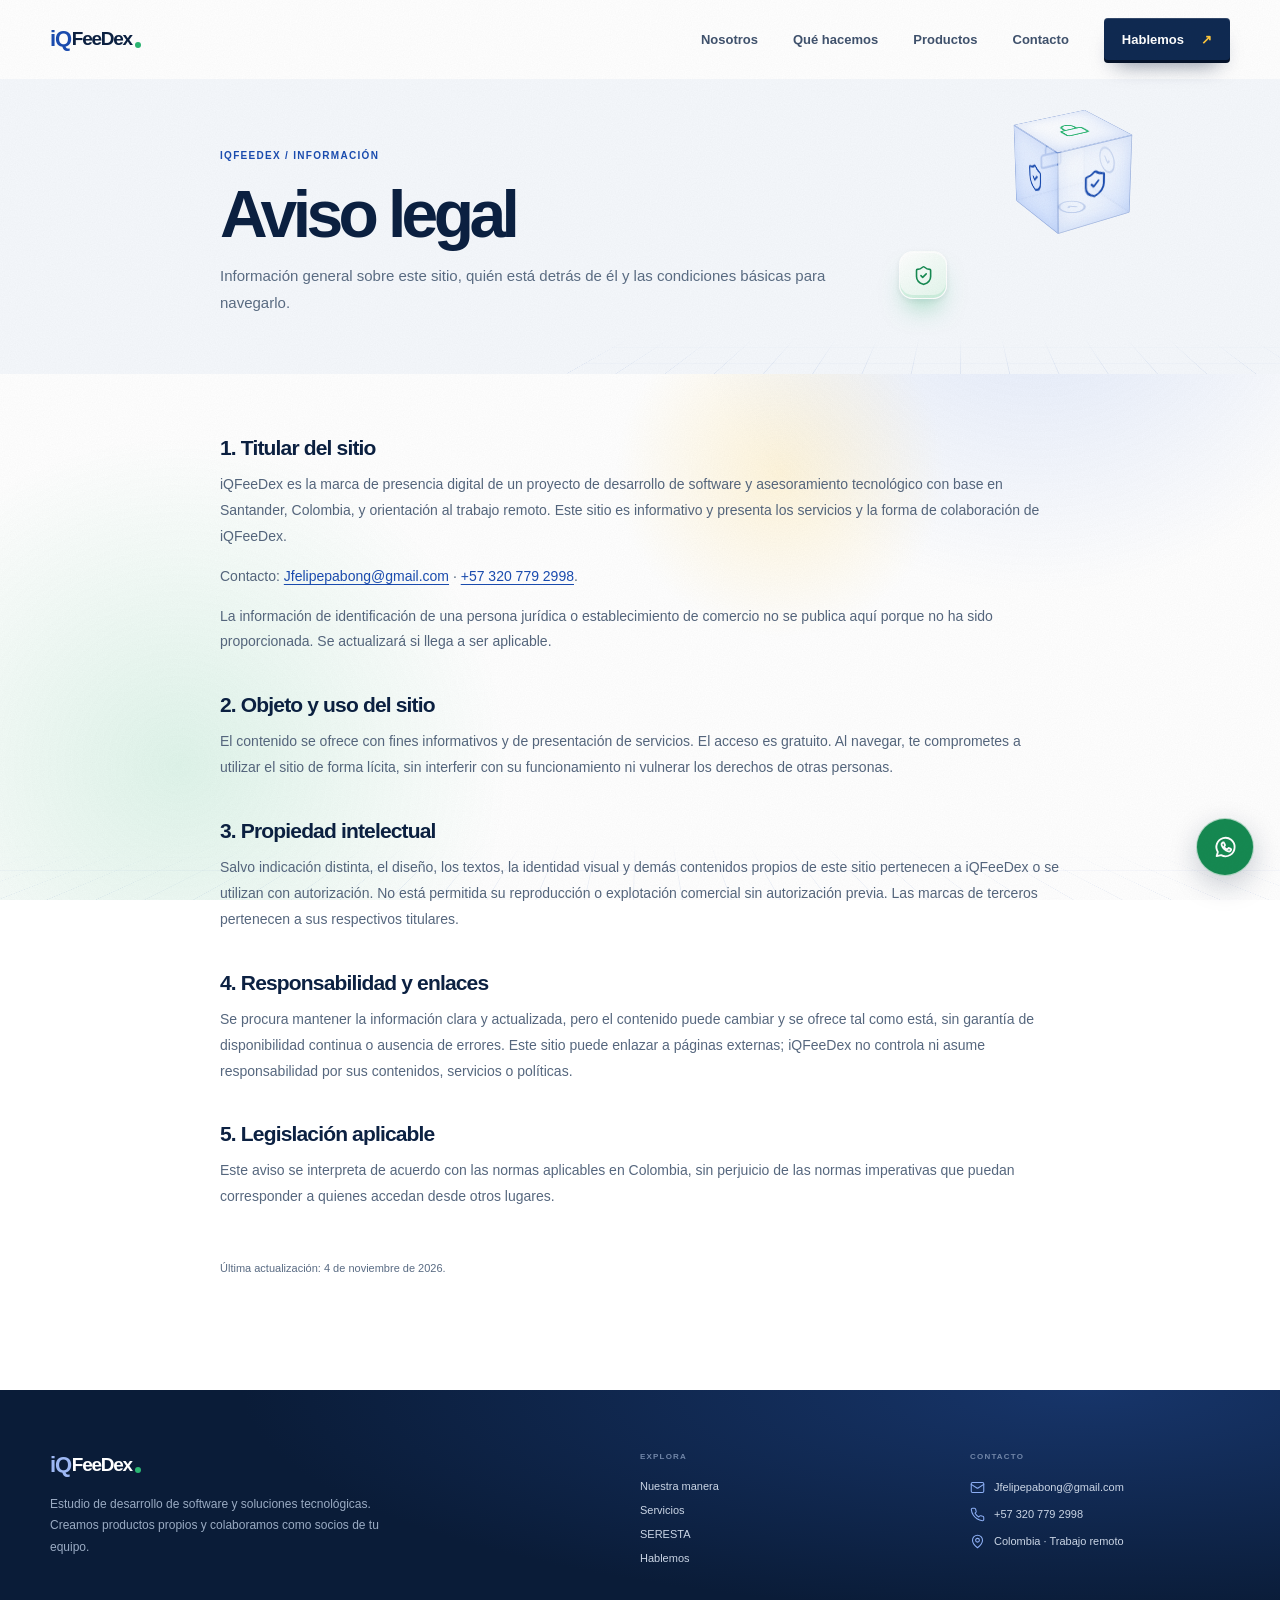
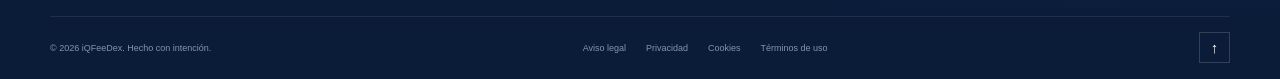
==== commit fa41da24: "cambio de caracter y css" ====
--- a/legal/aviso-legal.html
+++ b/legal/aviso-legal.html
@@ -4,25 +4,26 @@
     <meta charset="utf-8">
     <meta name="viewport" content="width=device-width, initial-scale=1">
     <meta name="theme-color" content="#f6f8fc">
-    <meta name="description" content="Información sobre la titularidad, contacto y condiciones de acceso al sitio de iQDevTech.">
+    <meta name="description" content="Información sobre la titularidad, contacto y condiciones de acceso al sitio de iQFeeDex.">
     <meta property="og:type" content="website">
     <meta property="og:locale" content="es_CO">
-    <meta property="og:site_name" content="iQDevTech">
-    <title>Aviso legal — iQDevTech</title>
+    <meta property="og:site_name" content="iQFeeDex">
+    <title>Aviso legal — iQFeeDex</title>
     <link rel="icon" href="/favicon.svg" type="image/svg+xml">
     <link rel="stylesheet" href="/assets/css/styles.css">
+    <link rel="stylesheet" href="/assets/css/depth.css">
     <script type="module" src="/assets/js/main.js"></script>
   </head>
   <body id="top">
     <a class="skip-link" href="#contenido">Saltar al contenido</a>
     <iq-header></iq-header>
     <main id="contenido">
-      <header class="legal-hero"><div class="legal-hero__inner"><p class="eyebrow">iQDevTech / Información</p><h1>Aviso legal</h1><p>Información general sobre este sitio, quién está detrás de él y las condiciones básicas para navegarlo.</p></div></header>
+      <header class="legal-hero"><div class="legal-hero__inner"><p class="eyebrow">iQFeeDex / Información</p><h1>Aviso legal</h1><p>Información general sobre este sitio, quién está detrás de él y las condiciones básicas para navegarlo.</p></div></header>
       <article class="legal-content">
-        <section><h2>1. Titular del sitio</h2><p>iQDevTech es la marca de presencia digital de un proyecto de desarrollo de software y asesoramiento tecnológico con base en Santander, Colombia, y orientación al trabajo remoto. Este sitio es informativo y presenta los servicios y la forma de colaboración de iQDevTech.</p><p>Contacto: <a href="mailto:Jfelipepabong@gmail.com">Jfelipepabong@gmail.com</a> · <a href="tel:+573227792998">+57 322 779 2998</a>.</p><p>La información de identificación de una persona jurídica o establecimiento de comercio no se publica aquí porque no ha sido proporcionada. Se actualizará si llega a ser aplicable.</p></section>
+        <section><h2>1. Titular del sitio</h2><p>iQFeeDex es la marca de presencia digital de un proyecto de desarrollo de software y asesoramiento tecnológico con base en Santander, Colombia, y orientación al trabajo remoto. Este sitio es informativo y presenta los servicios y la forma de colaboración de iQFeeDex.</p><p>Contacto: <a href="mailto:Jfelipepabong@gmail.com">Jfelipepabong@gmail.com</a> · <a href="tel:+573207792998">+57 320 779 2998</a>.</p><p>La información de identificación de una persona jurídica o establecimiento de comercio no se publica aquí porque no ha sido proporcionada. Se actualizará si llega a ser aplicable.</p></section>
         <section><h2>2. Objeto y uso del sitio</h2><p>El contenido se ofrece con fines informativos y de presentación de servicios. El acceso es gratuito. Al navegar, te comprometes a utilizar el sitio de forma lícita, sin interferir con su funcionamiento ni vulnerar los derechos de otras personas.</p></section>
-        <section><h2>3. Propiedad intelectual</h2><p>Salvo indicación distinta, el diseño, los textos, la identidad visual y demás contenidos propios de este sitio pertenecen a iQDevTech o se utilizan con autorización. No está permitida su reproducción o explotación comercial sin autorización previa. Las marcas de terceros pertenecen a sus respectivos titulares.</p></section>
-        <section><h2>4. Responsabilidad y enlaces</h2><p>Se procura mantener la información clara y actualizada, pero el contenido puede cambiar y se ofrece tal como está, sin garantía de disponibilidad continua o ausencia de errores. Este sitio puede enlazar a páginas externas; iQDevTech no controla ni asume responsabilidad por sus contenidos, servicios o políticas.</p></section>
+        <section><h2>3. Propiedad intelectual</h2><p>Salvo indicación distinta, el diseño, los textos, la identidad visual y demás contenidos propios de este sitio pertenecen a iQFeeDex o se utilizan con autorización. No está permitida su reproducción o explotación comercial sin autorización previa. Las marcas de terceros pertenecen a sus respectivos titulares.</p></section>
+        <section><h2>4. Responsabilidad y enlaces</h2><p>Se procura mantener la información clara y actualizada, pero el contenido puede cambiar y se ofrece tal como está, sin garantía de disponibilidad continua o ausencia de errores. Este sitio puede enlazar a páginas externas; iQFeeDex no controla ni asume responsabilidad por sus contenidos, servicios o políticas.</p></section>
         <section><h2>5. Legislación aplicable</h2><p>Este aviso se interpreta de acuerdo con las normas aplicables en Colombia, sin perjuicio de las normas imperativas que puedan corresponder a quienes accedan desde otros lugares.</p></section>
         <p class="legal-updated">Última actualización: 4 de noviembre de 2026.</p>
       </article>
--- a/assets/css/styles.css
+++ b/assets/css/styles.css
@@ -54,12 +54,12 @@
 .menu-toggle { display: none; }
 
 .hero { position: relative; display: grid; min-height: min(810px, 100svh); grid-template-columns: 1.03fr .97fr; align-items: center; gap: 42px; padding-top: 120px; padding-bottom: 94px; }
-.hero__copy { position: relative; z-index: 2; padding-bottom: 20px; }
+.hero__copy { position: relative; z-index: 2; margin-right: -130px; padding: 0 24px 20px 0; }
 .eyebrow { display: flex; align-items: center; gap: 10px; margin: 0 0 24px; color: var(--blue); font-size: 10px; font-weight: 750; letter-spacing: .13em; text-transform: uppercase; }
 .status-dot { position: relative; width: 8px; height: 8px; flex: 0 0 auto; border-radius: 50%; background: var(--green); }
 .status-dot::after { position: absolute; inset: -4px; border: 1px solid #2bb67366; border-radius: 50%; content: ""; }
 h1, h2, h3, p { margin-top: 0; }
-.hero h1 { max-width: 650px; margin-bottom: 22px; color: var(--ink-strong); font-size: var(--type-display); font-weight: 650; letter-spacing: -.075em; line-height: .99; }
+.hero h1 { max-width: 650px; margin-bottom: 22px; color: var(--ink-strong); font-size: var(--type-display); font-weight: 650; letter-spacing: -.075em; line-height: .99; text-shadow: 0 1px 0 #fff, 0 12px 30px #102a5217; }
 .hero h1 span, .section-heading h2 span, .services__intro h2 span, .contact h2 span { color: var(--blue); }
 .hero__intro { max-width: 485px; margin-bottom: 30px; color: #53647d; font-size: 17px; line-height: 1.75; }
 .hero__actions { display: flex; align-items: center; gap: 27px; flex-wrap: wrap; }
@@ -76,8 +76,9 @@
 .hero__note { display: flex; align-items: center; gap: 11px; margin-top: 42px; color: #596b83; font-size: 11px; }
 .hero__note-line { width: 26px; height: 1px; background: var(--green); }
 
-.hero-art { position: relative; min-height: 494px; overflow: hidden; border: 0; background: radial-gradient(ellipse at 53% 48%, #eaf2ff 0, #f5f8fc8a 38%, #ffffff00 73%); isolation: isolate; }
+.hero-art { position: relative; z-index: 1; min-height: 494px; overflow: visible; border: 0; background: radial-gradient(ellipse at 53% 48%, #eaf2ff 0, #f5f8fc8a 38%, #ffffff00 73%); isolation: isolate; }
 .hero-art::before, .hero-art::after { display: none; }
+.hero-art__system { position: absolute; inset: 0 auto 0 -60%; width: 100%; pointer-events: none; }
 .hero-art__nebula { position: absolute; z-index: 0; top: 50%; left: 50%; width: 310px; aspect-ratio: 1; border-radius: 50%; opacity: .6; pointer-events: none; transform: translate3d(-50%, -50%, 0); }
 .hero-art__nebula--one { background: radial-gradient(circle, #8fb7ff55 0, #8fb7ff20 42%, transparent 72%); }
 .hero-art__nebula--two { width: 245px; background: radial-gradient(circle, #8ce2b644 0, #8ce2b618 45%, transparent 72%); }
@@ -269,7 +270,7 @@
 .contact__detail b { color: white; font-size: 13px; font-weight: 650; }
 .contact__signature { position: absolute; right: 20px; bottom: 16px; color: #b6ccf2; font-size: 7px; font-weight: 750; letter-spacing: .13em; }
 
-.site-footer { color: white; background: #0a1c38; }
+.site-footer { width: 100%; color: white; background: #0a1c38; }
 .site-footer__main { display: grid; width: min(var(--content), calc(100% - 64px)); grid-template-columns: 2fr 1fr 1fr; gap: 70px; margin-inline: auto; padding: 62px 0 52px; }
 .wordmark--footer { color: white; }
 .wordmark--footer .wordmark__iq { color: #9eb8f4; }
@@ -332,6 +333,32 @@
   .hero-art__star--three { animation-delay: 1.4s; }
   .whatsapp-float { animation: whatsapp-enter .55s .9s cubic-bezier(.2,.7,.2,1) both; }
 }
+@media (prefers-reduced-motion: no-preference) {
+  html.story-scroll-ready { scroll-padding-top: 0; scroll-snap-type: y mandatory; }
+  html.story-scroll-ready [data-story-scene]:not(iq-footer) {
+    min-height: 100svh;
+    scroll-snap-align: start;
+    scroll-snap-stop: always;
+    opacity: 0;
+    pointer-events: none;
+    transform: translate3d(0, 20px, 0) scale(.99);
+    transition: opacity .72s cubic-bezier(.2,.7,.2,1), transform .72s cubic-bezier(.2,.7,.2,1);
+  }
+  html.story-scroll-ready [data-story-scene]:not(iq-footer).is-current,
+  html.story-scroll-ready [data-story-scene]:not(iq-footer):focus-within {
+    opacity: 1;
+    pointer-events: auto;
+    transform: translate3d(0, 0, 0) scale(1);
+  }
+  html.story-scroll-ready iq-footer[data-story-scene] { display: flex; width: 100%; min-height: 100svh; align-items: center; scroll-snap-align: start; scroll-snap-stop: always; }
+  html.story-scroll-ready iq-footer[data-story-scene] > .site-footer { display: flex; min-height: 100svh; flex-direction: column; justify-content: space-between; opacity: 0; pointer-events: none; transform: translate3d(0, 20px, 0) scale(.99); transition: opacity .72s cubic-bezier(.2,.7,.2,1), transform .72s cubic-bezier(.2,.7,.2,1); }
+  html.story-scroll-ready iq-footer[data-story-scene].is-current > .site-footer,
+  html.story-scroll-ready iq-footer[data-story-scene]:focus-within > .site-footer { opacity: 1; pointer-events: auto; transform: translate3d(0, 0, 0) scale(1); }
+  html.story-scroll-ready .section[data-story-scene] { display: flex; flex-direction: column; justify-content: center; }
+  html.story-scroll-ready .services[data-story-scene],
+  html.story-scroll-ready .product-showcase[data-story-scene],
+  html.story-scroll-ready .contact[data-story-scene] { align-content: center; }
+}
 @keyframes hero-enter { to { opacity: 1; transform: translate3d(0, 0, 0); } }
 @keyframes hero-art-enter { from { opacity: 0; transform: translate3d(0, 16px, 0) scale(.985); } to { opacity: 1; transform: translate3d(0, 0, 0) scale(1); } }
 @keyframes nebula-drift { from { transform: translate3d(-54%, -47%, 0) scale(.92); opacity: .38; } to { transform: translate3d(-46%, -53%, 0) scale(1.08); opacity: .68; } }
@@ -344,7 +371,9 @@
   .hero { min-height: 830px; }
 }
 @media (max-width: 980px) {
-  .hero { min-height: 760px; grid-template-columns: 1fr 1fr; gap: 22px; }
+  .hero { min-height: calc(100svh - 73px); grid-template-columns: 1fr 1fr; gap: 22px; }
+  .hero__copy { margin-right: -64px; }
+  .hero-art__system { left: -34%; }
   .hero h1 { font-size: clamp(44px, 5.4vw, 56px); }
   .hero-art { min-height: 420px; }
   .art-label--top { right: 1%; }
@@ -371,13 +400,18 @@
   .site-nav--open { opacity: 1; pointer-events: auto; transform: translateY(0); }
   .site-nav > a:not(.site-nav__cta) { padding: 14px 0; border-bottom: 1px solid #edf0f5; }
   .site-nav__cta { justify-content: center; margin-top: 16px; }
-  .hero { min-height: auto; grid-template-columns: 1fr; gap: 22px; padding-top: 120px; padding-bottom: 68px; }
-  .hero__copy { padding-bottom: 0; }
+  .hero { display: grid; min-height: calc(100svh - 65px); grid-template-columns: 1fr; gap: 0; overflow-x: hidden; overflow-x: clip; padding-top: 108px; padding-bottom: 42px; }
+  .story-scroll-ready .hero[data-story-scene] { min-height: calc(100svh - 65px); }
+  .hero__copy { margin-right: 0; padding: 0; }
   .hero h1 { max-width: 540px; font-size: clamp(42px, 10.5vw, 60px); }
   .hero__intro { font-size: 15px; }
   .hero__actions { gap: 18px; }
   .hero__note { margin-top: 28px; }
-  .hero-art { min-height: min(420px, 94vw); }
+  .hero-art { position: absolute; z-index: 1; inset: 86px 0 0; min-height: 0; overflow: visible; background: none; }
+  .hero-art__system { left: 0; }
+  .hero-art__glow { inset: 0; }
+  .hero-art__topline, .hero-art__index, .art-label { display: none; }
+  .orbit__core { display: none; }
   .orbit--one { width: 220px; height: 220px; }
   .orbit--two { width: 300px; height: 190px; }
   .orbit--three { width: 360px; height: 240px; }
@@ -386,20 +420,24 @@
   .hero__scroll { bottom: 25px; }
   .signal-strip__inner { width: calc(100% - 40px); min-height: 65px; justify-content: center; gap: 13px; font-size: 9px; }
   .signal-strip__inner span:nth-of-type(2), .signal-strip__inner i:nth-of-type(2) { display: none; }
-  .section { padding-top: 86px; padding-bottom: 90px; }
-  .section-heading { margin-bottom: 34px; }
-  .section-heading h2 { font-size: clamp(36px, 9vw, 48px); }
-  .approach-grid { grid-template-columns: 1fr; gap: 11px; }
-  .approach-grid__lead { grid-column: auto; max-width: 560px; margin-bottom: 14px; padding-right: 0; font-size: 14px; }
-  .approach-card { min-height: 205px; padding: 20px; }
-  .approach-card h3 { margin-top: 41px; }
-  .services { grid-template-columns: 1fr; gap: 39px; padding: 76px 24px 28px; }
-  .services__intro h2 { font-size: clamp(36px, 9vw, 48px); }
-  .services__footer { gap: 8px; margin-top: 31px; font-size: 6px; letter-spacing: .08em; }
-  .product-showcase { grid-template-columns: 1fr; gap: 28px; padding-top: 84px; padding-bottom: 88px; }
+  .section { padding-top: 48px; padding-bottom: 48px; }
+  .section-heading { margin-bottom: 18px; }
+  .section-heading h2 { font-size: clamp(32px, 8.5vw, 42px); }
+  .approach-grid { grid-template-columns: 1fr; gap: 8px; }
+  .approach-grid__lead { grid-column: auto; max-width: 560px; margin-bottom: 5px; padding-right: 0; font-size: 13px; line-height: 1.55; }
+  .approach-card { min-height: 0; padding: 13px 15px; }
+  .approach-card h3 { margin: 18px 0 6px; font-size: 15px; }
+  .approach-card p { font-size: 11px; line-height: 1.5; }
+  .services { grid-template-columns: 1fr; gap: 18px; padding: 42px 24px 24px; }
+  .services__intro h2 { font-size: clamp(32px, 8.5vw, 42px); }
+  .services__intro > p:not(.eyebrow) { margin-bottom: 15px; font-size: 13px; }
+  .service-item { padding: 13px 0; }
+  .service-item p { font-size: 11px; }
+  .services__footer { gap: 8px; margin-top: 15px; font-size: 6px; letter-spacing: .08em; }
+  .product-showcase { grid-template-columns: 1fr; gap: 18px; padding-top: 48px; padding-bottom: 48px; }
   .product-showcase__copy h2 { max-width: 560px; font-size: clamp(38px, 10vw, 50px); }
-  .product-preview { min-height: 330px; padding: 17px; }
-  .product-preview__windowbody { padding: 18px; }
+  .product-preview { min-height: 230px; padding: 14px; }
+  .product-preview__windowbody { padding: 14px; }
   .seresta-hero { width: calc(100% - 40px); grid-template-columns: minmax(0, 1fr); gap: 30px; padding-top: 120px; padding-bottom: 55px; }
   main .seresta-hero__copy h1 { font-size: clamp(46px, 14vw, 62px); letter-spacing: -.08em; }
   .seresta-hero__description { font-size: 15px; }
@@ -421,10 +459,10 @@
   .seresta-trust__checklist i { grid-column: 2; }
   .seresta-support { grid-template-columns: 1fr; gap: 23px; padding-top: 78px; padding-bottom: 78px; }
   .seresta-contact { grid-template-columns: 1fr; gap: 26px; margin-bottom: 70px; padding: 39px 24px; }
-  .process { padding-top: 88px; padding-bottom: 90px; }
-  .process__steps { grid-template-columns: 1fr 1fr; column-gap: 22px; row-gap: 37px; }
-  .process-step h3 { margin-top: 22px; }
-  .contact { grid-template-columns: 1fr; gap: 28px; min-height: auto; margin-bottom: 70px; padding: 43px 25px 54px; }
+  .process { padding-top: 48px; padding-bottom: 48px; }
+  .process__steps { grid-template-columns: 1fr 1fr; column-gap: 22px; row-gap: 24px; }
+  .process-step h3 { margin-top: 16px; }
+  .contact { grid-template-columns: 1fr; gap: 22px; min-height: 0; margin-bottom: 0; padding: 38px 25px 42px; }
   .contact h2 { font-size: clamp(40px, 10.8vw, 55px); }
   .contact__actions { gap: 15px; }
   .site-footer__main { width: calc(100% - 40px); grid-template-columns: 1fr 1fr; gap: 38px 20px; padding: 48px 0 38px; }
@@ -446,6 +484,40 @@
   .process__steps { gap: 30px 16px; }
   .services__footer { flex-direction: column; }
 }
+@media (max-width: 390px) and (max-height: 740px) {
+  .section { padding-top: 32px; padding-bottom: 32px; }
+  .section-heading { margin-bottom: 12px; }
+  .section-heading .eyebrow { margin-bottom: 10px; }
+  .approach-grid { gap: 6px; }
+  .approach-grid__lead { margin-bottom: 3px; font-size: 12px; }
+  .approach-card { padding: 9px 12px; }
+  .approach-card h3 { margin: 12px 0 4px; font-size: 14px; }
+  .approach-card p { font-size: 11px; line-height: 1.35; }
+  .services { gap: 10px; padding: 24px 18px 18px; }
+  .services__intro .eyebrow { margin-bottom: 10px; }
+  .services__intro h2 { margin-bottom: 10px; font-size: 27px; }
+  .services__intro > p:not(.eyebrow) { margin-bottom: 8px; font-size: 12px; line-height: 1.45; }
+  .service-item { grid-template-columns: 24px 1fr 16px; gap: 8px; padding: 8px 0; }
+  .service-item h3 { margin-bottom: 4px; font-size: 14px; }
+  .service-item p { font-size: 11px; line-height: 1.35; }
+  .services__footer { display: none; }
+  .product-showcase { gap: 12px; padding-top: 30px; padding-bottom: 30px; }
+  .product-showcase__copy h2 { margin-bottom: 10px; font-size: 32px; }
+  .product-showcase__copy > p:not(.eyebrow) { margin-bottom: 10px; font-size: 13px; line-height: 1.5; }
+  .product-showcase__status { margin-bottom: 12px; font-size: 10px; }
+  .product-preview { min-height: 180px; gap: 10px; padding: 10px; }
+  .product-preview__windowbar { min-height: 30px; padding-inline: 9px; }
+  .product-preview__windowbody { padding: 10px; }
+  .product-preview__windowbody strong { font-size: 19px; }
+  .product-preview__chips { margin-top: 10px; }
+  .process { padding-top: 32px; padding-bottom: 32px; }
+  .process__steps { row-gap: 16px; }
+  .process-step h3 { margin-top: 12px; }
+  .process-step p { font-size: 11px; line-height: 1.4; }
+  .contact { gap: 16px; padding: 26px 18px; }
+  .contact h2 { font-size: clamp(32px, 9vw, 38px); }
+  .contact__copy > p:not(.eyebrow) { font-size: 13px; line-height: 1.5; }
+}
 @media (prefers-reduced-motion: reduce) {
   *, *::before, *::after { scroll-behavior: auto !important; animation-duration: .01ms !important; animation-iteration-count: 1 !important; transition-duration: .01ms !important; }
   .reveal { opacity: 1; transform: none; }
--- a/assets/css/depth.css
+++ b/assets/css/depth.css
@@ -0,0 +1,375 @@
+@charset "UTF-8";
+
+/*
+  iQFeeDex — capa de profundidad.
+  Se carga después de styles.css y solo añade: iconografía, 3D, luz y movimiento.
+  Los tokens, la tipografía y el sistema de diseño siguen viviendo en styles.css.
+*/
+
+@property --float-rx { syntax: "<angle>"; inherits: false; initial-value: 0deg; }
+@property --float-ry { syntax: "<angle>"; inherits: false; initial-value: 0deg; }
+
+body { overflow-x: clip; }
+
+/* ---------- Iconografía base ---------- */
+.ico { width: 1em; height: 1em; flex: none; fill: none; stroke: currentColor; stroke-linecap: round; stroke-linejoin: round; stroke-width: 1.7; }
+.has-icon { font-size: 0 !important; line-height: 0; }
+.ico--inline { width: 15px; height: 15px; color: var(--blue); }
+.ico--eyebrow { width: 15px; height: 15px; }
+.ico--chip { width: 11px; height: 11px; margin-right: 6px; color: var(--blue); vertical-align: -2px; }
+.signal-strip__inner > span, .seresta-facts__inner > span { display: inline-flex; align-items: center; gap: 9px; }
+.seresta-facts__inner > span { display: flex; }
+
+.tile { --rgb: 27, 77, 177; --icon: var(--blue); --soft: #e8effc; position: relative; display: inline-grid; width: 48px; height: 48px; flex: none; place-items: center; border: 1px solid #ffffffd9; border-radius: 14px; background: linear-gradient(145deg, #ffffff 0%, var(--soft) 100%); box-shadow: inset 0 1px 0 #fff, inset 0 -3px 0 rgba(var(--rgb), .14), 0 16px 26px -10px rgba(var(--rgb), .5), 0 2px 6px #102a5214; color: var(--icon); }
+.tile .ico { width: 46%; height: 46%; stroke-width: 1.8; }
+.tile--sm { width: 36px; height: 36px; border-radius: 11px; }
+.tile--blue { --rgb: 27, 77, 177; --icon: #1b4db1; --soft: #e6eefc; }
+.tile--green { --rgb: 43, 182, 115; --icon: #168a52; --soft: #e3f6ec; }
+.tile--yellow { --rgb: 255, 200, 61; --icon: #9a6a00; --soft: #fff3d1; }
+.tile--ink { --rgb: 16, 42, 82; --icon: #102a52; --soft: #e5eaf3; }
+.tile--glass { border-color: #ffffff4d; background: linear-gradient(145deg, #ffffff30, #ffffff0f); box-shadow: inset 0 1px 0 #ffffff59, 0 20px 30px -12px #0c214280; color: #fff; backdrop-filter: blur(6px); }
+
+/* ---------- Atmósfera global ---------- */
+.depth-ambient { position: fixed; z-index: -1; inset: 0; overflow: hidden; pointer-events: none; }
+.depth-ambient__orb { position: absolute; border-radius: 50%; }
+.depth-ambient__orb--blue { top: -16%; right: -10%; width: min(58vw, 820px); aspect-ratio: 1; background: radial-gradient(circle, #386fe02b 0, #386fe010 45%, transparent 70%); }
+.depth-ambient__orb--green { bottom: -22%; left: -12%; width: min(52vw, 740px); aspect-ratio: 1; background: radial-gradient(circle, #2bb67326 0, #2bb6730d 45%, transparent 70%); }
+.depth-ambient__orb--yellow { top: 34%; left: 48%; width: min(26vw, 380px); aspect-ratio: 1; background: radial-gradient(circle, #ffc83d2e 0, #ffc83d0f 48%, transparent 70%); }
+.depth-ambient__floor { position: absolute; right: -25%; bottom: -4%; left: -25%; height: 42%; overflow: hidden; transform: perspective(640px) rotateX(66deg); transform-origin: 50% 100%; -webkit-mask-image: linear-gradient(to top, #000 0, transparent 90%); mask-image: linear-gradient(to top, #000 0, transparent 90%); }
+.depth-ambient__floor i, .stage__floor i { position: absolute; inset: -56px 0 0; background-image: linear-gradient(#1b4db124 1px, transparent 1px), linear-gradient(90deg, #1b4db124 1px, transparent 1px); background-size: 56px 56px; }
+.depth-grain { position: fixed; z-index: 35; inset: 0; opacity: .05; pointer-events: none; background-image: url("data:image/svg+xml,%3Csvg xmlns='http://www.w3.org/2000/svg' width='180' height='180'%3E%3Cfilter id='n'%3E%3CfeTurbulence type='fractalNoise' baseFrequency='.85' numOctaves='2' stitchTiles='stitch'/%3E%3CfeColorMatrix values='0 0 0 0 0 0 0 0 0 0 0 0 0 0 0 0 0 0 .6 0'/%3E%3C/filter%3E%3Crect width='100%25' height='100%25' filter='url(%23n)'/%3E%3C/svg%3E"); }
+.depth-progress { position: fixed; z-index: 36; inset: 0 0 auto; height: 3px; pointer-events: none; }
+.depth-progress span { display: block; height: 100%; background: linear-gradient(90deg, var(--blue), var(--green), var(--yellow)); transform: scaleX(0); transform-origin: 0 50%; }
+
+.depth-cursor, .depth-cursor-dot { position: fixed; z-index: 40; top: 0; left: 0; border-radius: 50%; opacity: 0; pointer-events: none; }
+.depth-cursor { margin: -17px 0 0 -17px; width: 34px; height: 34px; border: 1.5px solid #1b4db180; box-shadow: 0 0 0 1px #ffffff59; transition: opacity .3s ease, width .25s ease, height .25s ease, margin .25s ease, background .25s ease, border-color .25s ease; }
+.depth-cursor-dot { margin: -3px 0 0 -3px; width: 6px; height: 6px; background: var(--blue); box-shadow: 0 0 0 1px #ffffffa0; transition: opacity .3s ease; }
+.depth-cursor.is-active, .depth-cursor-dot.is-active { opacity: 1; }
+.depth-cursor.is-hot { margin: -28px 0 0 -28px; width: 56px; height: 56px; border-color: var(--yellow); background: #ffc83d29; }
+
+/* ---------- Preloader con profundidad ---------- */
+.preloader::before { position: absolute; top: 50%; left: 50%; width: 138px; height: 138px; margin: -69px 0 0 -69px; border: 1px solid #ffffff1a; border-top-color: var(--yellow); border-right-color: #8caef4; border-radius: 50%; content: ""; }
+.preloader::after { position: absolute; top: 50%; left: 50%; width: 320px; height: 320px; margin: -160px 0 0 -160px; border-radius: 50%; background: radial-gradient(circle, #386fe047 0, transparent 66%); content: ""; }
+.preloader__brand, .preloader__line { position: relative; z-index: 1; }
+.preloader__brand { text-shadow: 0 0 28px #8caef480; }
+
+/* ---------- Botones con volumen ---------- */
+.button { position: relative; overflow: hidden; }
+.button::after { position: absolute; inset: 0; background: linear-gradient(105deg, transparent 32%, #ffffff8c 49%, transparent 66%); content: ""; pointer-events: none; transform: translateX(-130%); transition: transform .75s cubic-bezier(.2, .7, .2, 1); }
+.button:hover::after { transform: translateX(130%); }
+.button--yellow { background: linear-gradient(180deg, #ffd96b, var(--yellow) 55%, #f6b820); box-shadow: inset 0 1px 0 #ffffffa6, 0 3px 0 #d79d10, 0 18px 26px -12px #d79d10a6; }
+.button--yellow:hover { background: linear-gradient(180deg, #ffe08a, #ffd04d 55%, #f8bd26); box-shadow: inset 0 1px 0 #ffffffb3, 0 5px 0 #d79d10, 0 24px 32px -12px #d79d10b3; }
+.button--yellow:active { box-shadow: inset 0 1px 0 #ffffffa6, 0 1px 0 #d79d10; }
+.site-nav__cta { box-shadow: inset 0 1px 0 #ffffff26, 0 3px 0 #06142b, 0 14px 22px -12px #0c2142a6; }
+.site-nav__cta:hover { box-shadow: inset 0 1px 0 #ffffff33, 0 5px 0 #06142b, 0 18px 26px -12px #1b4db199; }
+
+/* ---------- Portada: escenario 3D ---------- */
+.stage { position: absolute; z-index: 0; inset: 0; pointer-events: none; }
+.stage__floor { position: absolute; right: -4%; bottom: -2%; left: -4%; height: 46%; overflow: hidden; transform: perspective(520px) rotateX(64deg); transform-origin: 50% 100%; -webkit-mask-image: linear-gradient(to top, #000 8%, transparent 92%); mask-image: linear-gradient(to top, #000 8%, transparent 92%); }
+.stage__floor--dark i { background-image: linear-gradient(#9db8f529 1px, transparent 1px), linear-gradient(90deg, #9db8f529 1px, transparent 1px); }
+.stage__globe { position: absolute; top: 50%; left: 50%; width: min(470px, 98%); aspect-ratio: 1; transform: translate3d(-50%, -50%, 0); }
+.stage__item { position: absolute; z-index: 3; }
+.stage__item--cube { top: 12%; left: 15%; perspective: 760px; }
+.stage__item--minicube { bottom: 2%; left: 47%; perspective: 520px; }
+.stage__item--code { top: 36%; right: -1%; perspective: 900px; }
+.stage__item--chat { bottom: 7%; left: -1%; perspective: 900px; }
+.stage__item--git { top: 3%; right: 40%; }
+.stage__item--db { top: 63%; right: 2%; }
+.stage__item--term { top: 52%; left: 7%; }
+.stage__item--cloud { top: 20%; right: 20%; }
+.stage__item--chip .tile { width: 44px; height: 44px; border-radius: 13px; }
+
+.depth-ready .hero-art__system { left: 0; }
+.depth-ready .art-label { z-index: 5; backdrop-filter: none; border-radius: 10px; box-shadow: 0 26px 40px -16px #102a5240, inset 0 1px 0 #fff; }
+.depth-ready .art-label--top { top: 6%; right: 2%; }
+.depth-ready .art-label--bottom { right: 7%; bottom: 5%; left: auto; }
+.depth-ready .art-label__icon.has-icon { display: grid; border-radius: 10px; box-shadow: inset 0 -2px 0 #1b4db11f; }
+.depth-ready .art-label__icon .ico { width: 15px; height: 15px; }
+.depth-ready .orbit__satellite { display: grid; width: 36px; height: 36px; place-items: center; border: 1px solid #fff; background: #fff; box-shadow: 0 14px 24px -8px #1b4db180, 0 0 0 1px #1b4db124; color: var(--blue); }
+.depth-ready .orbit__satellite--green { width: 32px; height: 32px; color: #168a52; box-shadow: 0 14px 24px -8px #2bb67399, 0 0 0 1px #2bb67333; }
+.depth-ready .orbit__satellite--yellow { width: 30px; height: 30px; color: #9a6a00; box-shadow: 0 14px 24px -8px #ffc83dcc, 0 0 0 1px #ffc83d55; }
+.orbit__satellite .ico { width: 52%; height: 52%; }
+.depth-ready .orbit__core { background: radial-gradient(circle at 32% 24%, #fff 0, #f1f6ff 52%, #d9e7fd 100%); box-shadow: 0 34px 60px -14px #1b4db160, 0 0 0 10px #ffffff80, 0 0 0 11px #1b4db11a, inset 0 -10px 22px #1b4db11f; }
+.orbit__core::before { position: absolute; inset: -19px; border: 1.5px solid transparent; border-top-color: var(--yellow); border-right-color: var(--green); border-radius: 50%; content: ""; }
+
+/* Cubo 3D */
+.cube3d { --s: 64px; position: relative; width: var(--s); height: var(--s); transform: rotateX(-24deg) rotateY(32deg); transform-style: preserve-3d; }
+.cube3d--lg { --s: 84px; }
+.cube3d--sm { --s: 46px; }
+.cube3d--wire { --s: 118px; }
+.cube3d__face { position: absolute; inset: 0; display: grid; place-items: center; border: 1px solid #1b4db14d; background: linear-gradient(145deg, #ffffffeb, #deeaffb3); box-shadow: inset 0 0 22px #386fe029; color: var(--blue); }
+.cube3d__face .ico { width: 38%; height: 38%; }
+.cube3d__face--front { transform: translateZ(calc(var(--s) / 2)); }
+.cube3d__face--back { transform: rotateY(180deg) translateZ(calc(var(--s) / 2)); }
+.cube3d__face--right { background: linear-gradient(145deg, #eaf1ffe6, #c9dcffb3); transform: rotateY(90deg) translateZ(calc(var(--s) / 2)); }
+.cube3d__face--left { background: linear-gradient(145deg, #eaf1ffe6, #c9dcffb3); transform: rotateY(-90deg) translateZ(calc(var(--s) / 2)); }
+.cube3d__face--top { background: linear-gradient(145deg, #fff, #eef4ff); color: var(--green); transform: rotateX(90deg) translateZ(calc(var(--s) / 2)); }
+.cube3d__face--bottom { transform: rotateX(-90deg) translateZ(calc(var(--s) / 2)); }
+.cube3d--wire .cube3d__face { border-color: #9db8f547; background: transparent; box-shadow: inset 0 0 26px #9db8f51a; color: #9db8f580; }
+
+/* Ventanas flotantes */
+.deck { width: 206px; overflow: hidden; border: 1px solid #e1e9f5; border-radius: 9px; background: linear-gradient(160deg, #fff, #f2f6fd); box-shadow: 0 34px 50px -18px #102a5247, 0 1px 0 #fff inset; transform: perspective(900px) rotateY(-17deg) rotateX(7deg); }
+.deck--chat { width: 188px; transform: perspective(900px) rotateY(16deg) rotateX(6deg); }
+.deck__bar { display: flex; height: 27px; align-items: center; gap: 5px; padding: 0 11px; border-bottom: 1px solid #e8eef7; background: #f8fafe; }
+.deck__bar i { width: 6px; height: 6px; border-radius: 50%; background: var(--yellow); }
+.deck__bar i:nth-child(2) { background: var(--green); }
+.deck__bar i:nth-child(3) { background: #8caef4; }
+.deck__tab { width: 56px; height: 7px; margin-left: 10px; border-radius: 4px; background: #e3eaf6; }
+.deck__body { padding: 13px 13px 12px; }
+.code-line { display: flex; gap: 5px; margin: 0 0 8px; transform-origin: 0 50%; }
+.code-line b { display: block; height: 6px; border-radius: 3px; background: #d5deec; }
+.code-line .tone-k { background: var(--blue); }
+.code-line .tone-b { background: #8caef4; }
+.code-line .tone-g { background: var(--green); }
+.code-line .tone-y { background: var(--yellow); }
+.deck__caret { display: block; width: 6px; height: 12px; background: var(--yellow); }
+.deck__head { display: flex; align-items: center; gap: 8px; padding: 10px 11px; border-bottom: 1px solid #e8eef7; background: #f8fafe; }
+.deck__avatar { display: grid; width: 26px; height: 26px; place-items: center; border-radius: 50%; background: #168a52; color: #fff; }
+.deck__avatar .ico { width: 15px; height: 15px; }
+.deck__title { width: 54px; height: 6px; border-radius: 3px; background: #cfd9ea; }
+.deck__live { width: 7px; height: 7px; margin-left: auto; border-radius: 50%; background: var(--green); box-shadow: 0 0 0 3px #2bb67330; }
+.deck__thread { display: grid; gap: 8px; padding: 12px 11px 13px; }
+.bubble { display: grid; width: 76%; gap: 5px; padding: 8px 10px; border-radius: 10px; background: #eef3fb; }
+.bubble b { display: block; height: 5px; border-radius: 3px; background: #10294f2e; }
+.bubble--in { border-bottom-left-radius: 3px; }
+.bubble--out { justify-self: end; width: 62%; border-bottom-right-radius: 3px; background: #dcf4e8; }
+.bubble--card { display: flex; width: 100%; align-items: center; gap: 8px; border: 1px solid #ffe7a6; background: #fff6dc; color: #9a6a00; }
+.bubble--card .ico { width: 17px; height: 17px; }
+.bubble--card b { flex: 1; max-width: 52%; }
+.bubble--card em { width: 15px; height: 15px; margin-left: auto; border-radius: 50%; background: var(--green) url("data:image/svg+xml,%3Csvg xmlns='http://www.w3.org/2000/svg' viewBox='0 0 24 24' fill='none' stroke='white' stroke-width='3.4' stroke-linecap='round' stroke-linejoin='round'%3E%3Cpath d='m6 12.5 4 4 8-9'/%3E%3C/svg%3E") center / 9px no-repeat; }
+
+/* ---------- Señal tecnológica ---------- */
+.signal-strip { overflow: hidden; }
+.tech-ribbon { overflow: hidden; border-top: 1px solid var(--line); background: linear-gradient(90deg, #fff, var(--wash) 50%, #fff); -webkit-mask-image: linear-gradient(90deg, transparent, #000 10%, #000 90%, transparent); mask-image: linear-gradient(90deg, transparent, #000 10%, #000 90%, transparent); }
+.tech-ribbon__track { display: flex; width: max-content; gap: 22px; padding: 17px 11px; }
+.tech-ribbon .tile { width: 42px; height: 42px; border-radius: 12px; }
+
+/* ---------- Tarjetas con inclinación y luz ---------- */
+.depth-card { position: relative; transform-style: preserve-3d; }
+.depth-card::after { position: absolute; inset: 0; background: radial-gradient(280px circle at var(--mx, 50%) var(--my, 50%), #386fe024, transparent 62%); content: ""; opacity: 0; pointer-events: none; transition: opacity .3s ease; }
+.depth-card.is-tilting::after { opacity: 1; }
+.product-preview.depth-card::after, .seresta-console.depth-card::after { background: radial-gradient(300px circle at var(--mx, 50%) var(--my, 50%), #ffffff1f, transparent 62%); }
+
+.approach-card { box-shadow: 0 1px 0 #fff inset, 0 20px 34px -26px #102a5259; }
+.approach-card__mark.has-icon { top: 16px; right: 16px; display: grid; width: 46px; height: 46px; place-items: center; border-radius: 13px; background: linear-gradient(145deg, #fff, #e8effc); box-shadow: inset 0 -3px 0 #1b4db114, 0 16px 24px -10px #1b4db166, 0 2px 6px #102a5214; transform: translateZ(34px); }
+.approach-card--green .approach-card__mark.has-icon { background: linear-gradient(145deg, #fff, #e3f6ec); box-shadow: inset 0 -3px 0 #2bb67324, 0 16px 24px -10px #2bb67380, 0 2px 6px #102a5214; }
+.approach-card--blue .approach-card__mark.has-icon { background: linear-gradient(145deg, #fff, #dfe8fb); }
+.approach-card__mark .ico { width: 22px; height: 22px; }
+.approach-card h3 { transform: translateZ(18px); }
+.approach-card__number { display: inline-block; transform: translateZ(10px); }
+
+/* ---------- Servicios ---------- */
+.services__depth { position: absolute; z-index: 0; inset: 0; overflow: hidden; pointer-events: none; }
+.services__depth .stage__floor { right: -12%; bottom: -3%; left: -12%; height: 40%; }
+.wire { position: absolute; perspective: 800px; }
+.wire--lg { top: 8%; right: 5%; }
+.wire--sm { right: 14%; bottom: 24%; }
+.wire--sm .cube3d { --s: 62px; }
+.depth-ready .service-item { grid-template-columns: 34px 48px 1fr 22px; align-items: start; transition: background .3s ease; }
+.depth-ready .service-item > * { grid-row: 1; }
+.service-item__index { grid-column: 1; }
+.service-item__tile { grid-column: 2; display: grid; width: 46px; height: 46px; place-items: center; border: 1px solid #ffffff2e; border-radius: 13px; background: linear-gradient(145deg, #ffffff2b, #ffffff0a); box-shadow: inset 0 1px 0 #ffffff40, 0 18px 26px -12px #00000080; color: #9db8f5; transition: transform .35s cubic-bezier(.2, .7, .2, 1), color .25s ease, box-shadow .3s ease; }
+.service-item__tile .ico { width: 22px; height: 22px; }
+.depth-ready .service-item > div { grid-column: 3; }
+.depth-ready .service-item__arrow { grid-column: 4; }
+.service-item:hover .service-item__tile { color: var(--yellow); box-shadow: inset 0 1px 0 #ffffff59, 0 24px 32px -12px #ffc83d66; transform: translateY(-4px) rotate(-6deg); }
+
+/* ---------- Producto ---------- */
+.product-preview { overflow: visible; }
+.product-preview::before { content: none; }
+.depth-clip { position: absolute; z-index: 0; inset: 0; overflow: hidden; pointer-events: none; }
+.depth-clip::before { position: absolute; top: -150px; right: -80px; width: 340px; height: 340px; border: 1px solid #ffffff1a; border-radius: 50%; box-shadow: 0 0 0 38px #ffffff08, 0 0 0 76px #ffffff06; content: ""; }
+.depth-clip::after { position: absolute; inset: 0; background-image: linear-gradient(#ffffff0d 1px, transparent 1px), linear-gradient(90deg, #ffffff0d 1px, transparent 1px); background-size: 38px 38px; content: ""; -webkit-mask-image: radial-gradient(ellipse at 70% 20%, #000, transparent 70%); mask-image: radial-gradient(ellipse at 70% 20%, #000, transparent 70%); }
+.product-preview__window { transform: translateZ(42px); box-shadow: 0 34px 60px -14px #07162b99; }
+.product-preview__topline, .product-preview__footer { transform: translateZ(14px); }
+.pp-float { position: absolute; z-index: 2; display: flex; align-items: center; gap: 9px; padding: 7px 13px 7px 7px; border: 1px solid #ffffffd9; border-radius: 12px; background: #ffffffed; box-shadow: 0 30px 40px -14px #00000080; transform: translateZ(86px); }
+.pp-float--ok, .pp-float--bell { padding: 6px; border-radius: 16px; }
+.pp-float--chat { top: 33%; left: 4%; }
+.pp-float--ok { right: 5%; bottom: 20%; }
+.pp-float--bell { top: 22%; right: 7%; transform: translateZ(60px); }
+.pp-float__lines { display: grid; width: 58px; gap: 5px; }
+.pp-float__lines b { display: block; height: 5px; border-radius: 3px; background: #cfd9ea; }
+.pp-float__lines b:last-child { width: 68%; }
+.pp-float--static { position: relative; z-index: auto; transform: perspective(700px) rotateY(14deg) rotateX(4deg); }
+.ico--chip { color: #8caef4; }
+.product-preview__chips span { display: inline-flex; align-items: center; }
+.product-preview__chips .ico--chip { color: var(--blue); }
+
+/* ---------- Proceso ---------- */
+.process-step { transition-property: opacity, transform; }
+.process-step__line { width: 100%; height: 2px; background: linear-gradient(90deg, var(--green), var(--blue) 60%, #dce3ed); transform: scaleX(.14); transform-origin: 0 50%; }
+.process-step__tile { position: absolute; top: 20px; right: 0; display: grid; width: 46px; height: 46px; place-items: center; border: 1px solid #fff; border-radius: 13px; background: linear-gradient(145deg, #fff, #e8effc); box-shadow: inset 0 -3px 0 #1b4db114, 0 16px 24px -12px #1b4db180, 0 2px 6px #102a5214; color: var(--blue); transition: transform .35s cubic-bezier(.2, .7, .2, 1); }
+.process-step:nth-child(2) .process-step__tile { color: #168a52; background: linear-gradient(145deg, #fff, #e3f6ec); }
+.process-step:nth-child(3) .process-step__tile { color: #9a6a00; background: linear-gradient(145deg, #fff, #fff3d1); }
+.process-step:nth-child(4) .process-step__tile { color: #102a52; background: linear-gradient(145deg, #fff, #e5eaf3); }
+.process-step__tile .ico { width: 22px; height: 22px; }
+.process-step:hover .process-step__tile { transform: translateY(-5px) rotate(-6deg); }
+
+/* ---------- Contacto ---------- */
+.contact__globe { position: absolute; inset: 0; width: 100%; height: 100%; }
+.contact__depth { position: absolute; z-index: 0; inset: 0; pointer-events: none; }
+.contact__tile { position: absolute; width: 54px; height: 54px; border-radius: 16px; }
+.contact__tile .ico { width: 24px; height: 24px; }
+.contact__tile--mail { top: 15%; right: 24%; }
+.contact__tile--phone { right: 10%; bottom: 20%; width: 48px; height: 48px; }
+.contact__tile--chat { top: 40%; right: 5%; width: 44px; height: 44px; }
+
+/* ---------- SERESTA ---------- */
+.stage--seresta { z-index: 0; }
+.stage--seresta .stage__floor { right: -6%; left: -6%; }
+.stage--seresta .stage__globe { width: min(400px, 94%); opacity: .85; }
+.stage__item--s1 { top: 6%; left: 3%; }
+.stage__item--s2 { top: 8%; right: 3%; }
+.stage__item--s3 { bottom: 9%; left: 4%; }
+.stage__item--s4 { right: 4%; bottom: 8%; }
+.depth-ready .seresta-console { transform: perspective(1100px) rotateX(calc(var(--rx, 0deg) + var(--float-rx))) rotateY(calc(var(--ry, 0deg) + var(--float-ry))); transform-style: preserve-3d; transition: transform .16s ease-out; box-shadow: 0 50px 70px -26px #102a5266, 0 0 0 1px #ffffff1a inset; }
+.seresta-console__mark { transform: translateZ(30px); box-shadow: 0 14px 22px -8px #2bb67399; }
+.seresta-console__headline { transform: translateZ(20px); }
+.seresta-console__flow { transform: translateZ(12px); }
+.seresta-console__step { position: relative; }
+.ico--step { position: absolute; top: 3px; left: 27px; width: 12px; height: 12px; color: #9db8f5; }
+.seresta-mode__top .tile { margin-right: 12px; }
+.seresta-mode__mark { margin-right: auto; }
+.seresta-mode { box-shadow: 0 24px 40px -32px #102a5259; }
+.seresta-trust { position: relative; overflow: hidden; }
+.seresta-trust__inner { position: relative; z-index: 1; }
+.seresta-trust__depth { position: absolute; inset: 0; pointer-events: none; }
+.seresta-trust__depth .stage__floor { right: -10%; bottom: -4%; left: 30%; height: 70%; }
+.seresta-trust__checklist > div > span { display: grid; justify-items: center; gap: 4px; }
+.ico--check { width: 19px; height: 19px; color: var(--blue); }
+
+/* ---------- Legal y pie ---------- */
+.legal-hero { position: relative; overflow: hidden; }
+.legal-hero__inner { position: relative; z-index: 1; }
+.legal-hero__depth { position: absolute; z-index: 0; inset: 0; pointer-events: none; }
+.legal-hero__depth .stage__floor { right: -10%; bottom: -8%; left: 40%; height: 60%; }
+.stage__item--legal { top: 34%; right: 13%; perspective: 760px; }
+.legal-hero__tile { position: absolute; right: 26%; bottom: 20%; }
+.site-footer__column a, .site-footer__column > span:not(.site-footer__label) { display: inline-flex; align-items: center; gap: 9px; }
+.site-footer .ico--inline { color: #8caef4; }
+.site-footer { position: relative; overflow: hidden; background: radial-gradient(ellipse at 85% 0, #17356a 0, #0a1c38 55%); }
+.whatsapp-float::before { position: absolute; inset: -2px; border: 2px solid #2bb67399; border-radius: 50%; content: ""; opacity: 0; }
+
+/* ---------- Texto con brillo ---------- */
+@supports ((-webkit-background-clip: text) or (background-clip: text)) {
+  .hero h1 span { background: linear-gradient(100deg, #1b4db1 0%, #386fe0 36%, #2bb673 62%, #1b4db1 100%) 0 0 / 220% 100%; -webkit-background-clip: text; background-clip: text; color: transparent; filter: drop-shadow(0 12px 16px #1b4db138); text-shadow: none; }
+}
+
+/* ---------- Movimiento (solo con preferencia estándar) ---------- */
+@media (prefers-reduced-motion: no-preference) {
+  .preloader { animation: depth-loader-out .65s .35s cubic-bezier(.6, 0, .2, 1) forwards; }
+  .preloader::before { animation: depth-spin .9s linear infinite; }
+  .preloader::after { animation: depth-pulse 1.4s ease-in-out infinite alternate; }
+  .preloader__brand { animation: depth-brand .6s ease both; }
+
+  .reveal { transform: perspective(1000px) translate3d(0, 40px, -70px) rotateX(10deg); transform-origin: 50% 100%; transition: opacity .8s ease, transform .95s cubic-bezier(.2, .7, .2, 1); }
+  .reveal.is-visible { transform: perspective(1000px) translate3d(0, 0, 0) rotateX(0deg); }
+  .process-step.is-visible .process-step__line { transform: scaleX(1); transition: transform 1.3s .35s cubic-bezier(.2, .7, .2, 1); }
+
+  .depth-card.is-tilting { transform: perspective(1000px) rotateX(var(--rx, 0deg)) rotateY(var(--ry, 0deg)) translate3d(0, -4px, 0); transition: transform .14s ease-out, box-shadow .3s ease, opacity .65s ease; transition-delay: 0s; box-shadow: 0 34px 54px -22px #102a5259; }
+  .depth-ready .seresta-console.depth-card.is-tilting { transform: perspective(1100px) rotateX(calc(var(--rx, 0deg) + var(--float-rx))) rotateY(calc(var(--ry, 0deg) + var(--float-ry))); box-shadow: 0 50px 70px -26px #102a5266, 0 0 0 1px #ffffff1a inset; }
+  .depth-ready .seresta-console { animation: console-sway 7s ease-in-out infinite alternate; }
+  .service-item:hover { background: linear-gradient(90deg, #ffffff0f, transparent 70%); }
+
+  .depth-ambient__orb--blue { animation: depth-drift 18s ease-in-out infinite alternate; }
+  .depth-ambient__orb--green { animation: depth-drift 22s -6s ease-in-out infinite alternate-reverse; }
+  .depth-ambient__orb--yellow { animation: depth-drift 15s -3s ease-in-out infinite alternate; }
+
+  .depth-ambient__floor i, .stage__floor i { animation: depth-floor 3.2s linear infinite; }
+
+  .cube3d { animation: cube-spin 20s linear infinite, depth-float 6s ease-in-out infinite alternate; }
+  .cube3d--sm { animation-duration: 14s, 5s; animation-direction: reverse, alternate; }
+  .cube3d--wire { animation-duration: 34s, 9s; }
+  .deck { animation: depth-float 6.5s ease-in-out infinite alternate; }
+  .deck--chat { animation-delay: -2.4s; animation-duration: 7.5s; }
+  .stage__item--chip .tile, .pp-float, .contact__tile, .legal-hero__tile { animation: depth-float 5.5s ease-in-out infinite alternate; }
+  .stage__item--db .tile { animation-delay: -1.6s; }
+  .stage__item--term .tile { animation-delay: -3.1s; }
+  .stage__item--cloud .tile { animation-delay: -4.2s; }
+  .pp-float--bell { animation-delay: -2s; }
+  .pp-float--ok { animation-delay: -3.4s; }
+  .contact__tile--phone { animation-delay: -2.2s; }
+  .contact__tile--chat { animation-delay: -3.6s; }
+
+  .code-line { animation: code-type 7s ease-in-out infinite both; animation-delay: calc(var(--i) * .38s); }
+  .deck__caret { animation: depth-blink 1s steps(2) infinite; }
+  .bubble { animation: bubble-pop 8s ease-in-out infinite both; animation-delay: calc(var(--i) * 1.1s); }
+  .deck__live { animation: depth-pulse 1.6s ease-in-out infinite alternate; }
+
+  .orbit__satellite .ico { animation: sat-counter var(--orbit-duration, 34s) linear infinite; }
+  .orbit--two .orbit__satellite .ico { animation-direction: reverse; }
+  .orbit__core::before { animation: depth-spin 7s linear infinite; }
+
+  .hero h1 span { animation: depth-shimmer 8s linear infinite; }
+  .tech-ribbon__track { animation: ribbon-run 46s linear infinite; }
+  .tech-ribbon:hover .tech-ribbon__track { animation-play-state: paused; }
+  .whatsapp-float::before { animation: wa-pulse 2.8s 2.2s ease-out infinite; }
+  .hero__scroll span { transform-origin: 0 50%; animation: scroll-hint 2s ease-in-out infinite; }
+}
+
+@keyframes depth-loader-out { 0% { opacity: 1; transform: scale(1); } 100% { opacity: 0; visibility: hidden; transform: scale(1.06); } }
+@keyframes depth-brand { from { opacity: 0; transform: translateY(10px) scale(.94); } }
+@keyframes depth-spin { to { transform: rotate(360deg); } }
+@keyframes depth-pulse { from { opacity: .55; transform: scale(.94); } to { opacity: 1; transform: scale(1.05); } }
+@keyframes depth-drift { from { transform: translate3d(-3%, -2%, 0) scale(.96); } to { transform: translate3d(4%, 3%, 0) scale(1.06); } }
+@keyframes console-sway { from { --float-ry: -3.5deg; --float-rx: 1.5deg; } to { --float-ry: 3.5deg; --float-rx: -1.5deg; } }
+@keyframes depth-floor { to { transform: translate3d(0, 56px, 0); } }
+@keyframes depth-float { from { translate: 0 0; } to { translate: 0 -12px; } }
+@keyframes cube-spin { from { transform: rotateX(-24deg) rotateY(0deg); } to { transform: rotateX(-24deg) rotateY(360deg); } }
+@keyframes code-type { 0% { opacity: 0; transform: scaleX(0); } 10% { opacity: 1; } 24%, 86% { opacity: 1; transform: scaleX(1); } 96%, 100% { opacity: 0; transform: scaleX(1); } }
+@keyframes bubble-pop { 0% { opacity: 0; transform: translateY(10px) scale(.94); } 7%, 84% { opacity: 1; transform: translateY(0) scale(1); } 95%, 100% { opacity: 0; transform: translateY(0) scale(1); } }
+@keyframes depth-blink { 50% { opacity: 0; } }
+@keyframes sat-counter { from { transform: rotate(calc(var(--orbit-start, 0deg) * -1)); } to { transform: rotate(calc(var(--orbit-start, 0deg) * -1 - 360deg)); } }
+@keyframes depth-shimmer { to { background-position: 220% 0; } }
+@keyframes ribbon-run { to { transform: translate3d(-50%, 0, 0); } }
+@keyframes wa-pulse { 0% { opacity: .7; transform: scale(1); } 100% { opacity: 0; transform: scale(1.7); } }
+@keyframes scroll-hint { 50% { transform: scaleX(.45); } }
+
+/* ---------- Responsive ---------- */
+@media (max-width: 1100px) {
+  .stage__item--code, .stage__item--chat { scale: .82; }
+  .stage__item--minicube { display: none; }
+}
+@media (max-width: 980px) {
+  .stage__item--code { right: -5%; }
+  .stage__item--chat { left: 3%; scale: .74; }
+  .stage__item--term, .stage__item--db { display: none; }
+  .depth-ready .art-label--top { right: 0; }
+  .wire--lg { right: 3%; }
+  .legal-hero__depth { opacity: .7; }
+}
+@media (max-width: 700px) {
+  .stage__item, .stage__floor, .contact__depth, .pp-float, .wire { display: none; }
+  .stage__globe { width: min(420px, 108vw); opacity: .4; }
+  .depth-ready .hero-art__system { left: 0; }
+  .depth-ready .orbit__satellite { width: 28px; height: 28px; }
+  .stage--seresta .stage__globe { opacity: .8; }
+  .stage--seresta .stage__item--s2, .stage--seresta .stage__item--s3 { display: block; scale: .8; }
+  .stage--seresta .stage__item--s2 { top: 6%; right: 5%; }
+  .stage--seresta .stage__item--s3 { bottom: 8%; left: 5%; }
+  .depth-ready .service-item { grid-template-columns: 26px 40px 1fr 18px; }
+  .service-item__tile { width: 38px; height: 38px; border-radius: 11px; }
+  .service-item__tile .ico { width: 18px; height: 18px; }
+  .approach-card__mark.has-icon { top: 10px; right: 12px; width: 36px; height: 36px; border-radius: 11px; }
+  .approach-card__mark .ico { width: 18px; height: 18px; }
+  .process-step__tile { top: 16px; width: 38px; height: 38px; border-radius: 11px; }
+  .process-step__tile .ico { width: 18px; height: 18px; }
+  .legal-hero__depth { display: none; }
+  .tech-ribbon__track { gap: 16px; padding-block: 12px; }
+  .tech-ribbon .tile { width: 36px; height: 36px; border-radius: 10px; }
+  .seresta-mode__top .tile { width: 32px; height: 32px; }
+}
+@media (max-width: 390px) and (max-height: 740px) {
+  .depth-ready .service-item { grid-template-columns: 22px 34px 1fr 16px; }
+  .service-item__tile { width: 32px; height: 32px; }
+  .approach-card__mark.has-icon { top: 8px; width: 30px; height: 30px; }
+  .approach-card__mark .ico { width: 15px; height: 15px; }
+  .process-step__tile { top: 10px; width: 30px; height: 30px; }
+}
+@media (prefers-reduced-motion: reduce) {
+  .depth-cursor, .depth-cursor-dot, .stage__item--cube, .stage__item--minicube { display: none; }
+  .process-step__line { transform: scaleX(1); }
+}
+
+/* Zonas fuera de pantalla: sus animaciones se pausan (lo marca depth.js) */
+.is-offscreen, .is-offscreen *, .is-offscreen *::before, .is-offscreen *::after { animation-play-state: paused !important; }
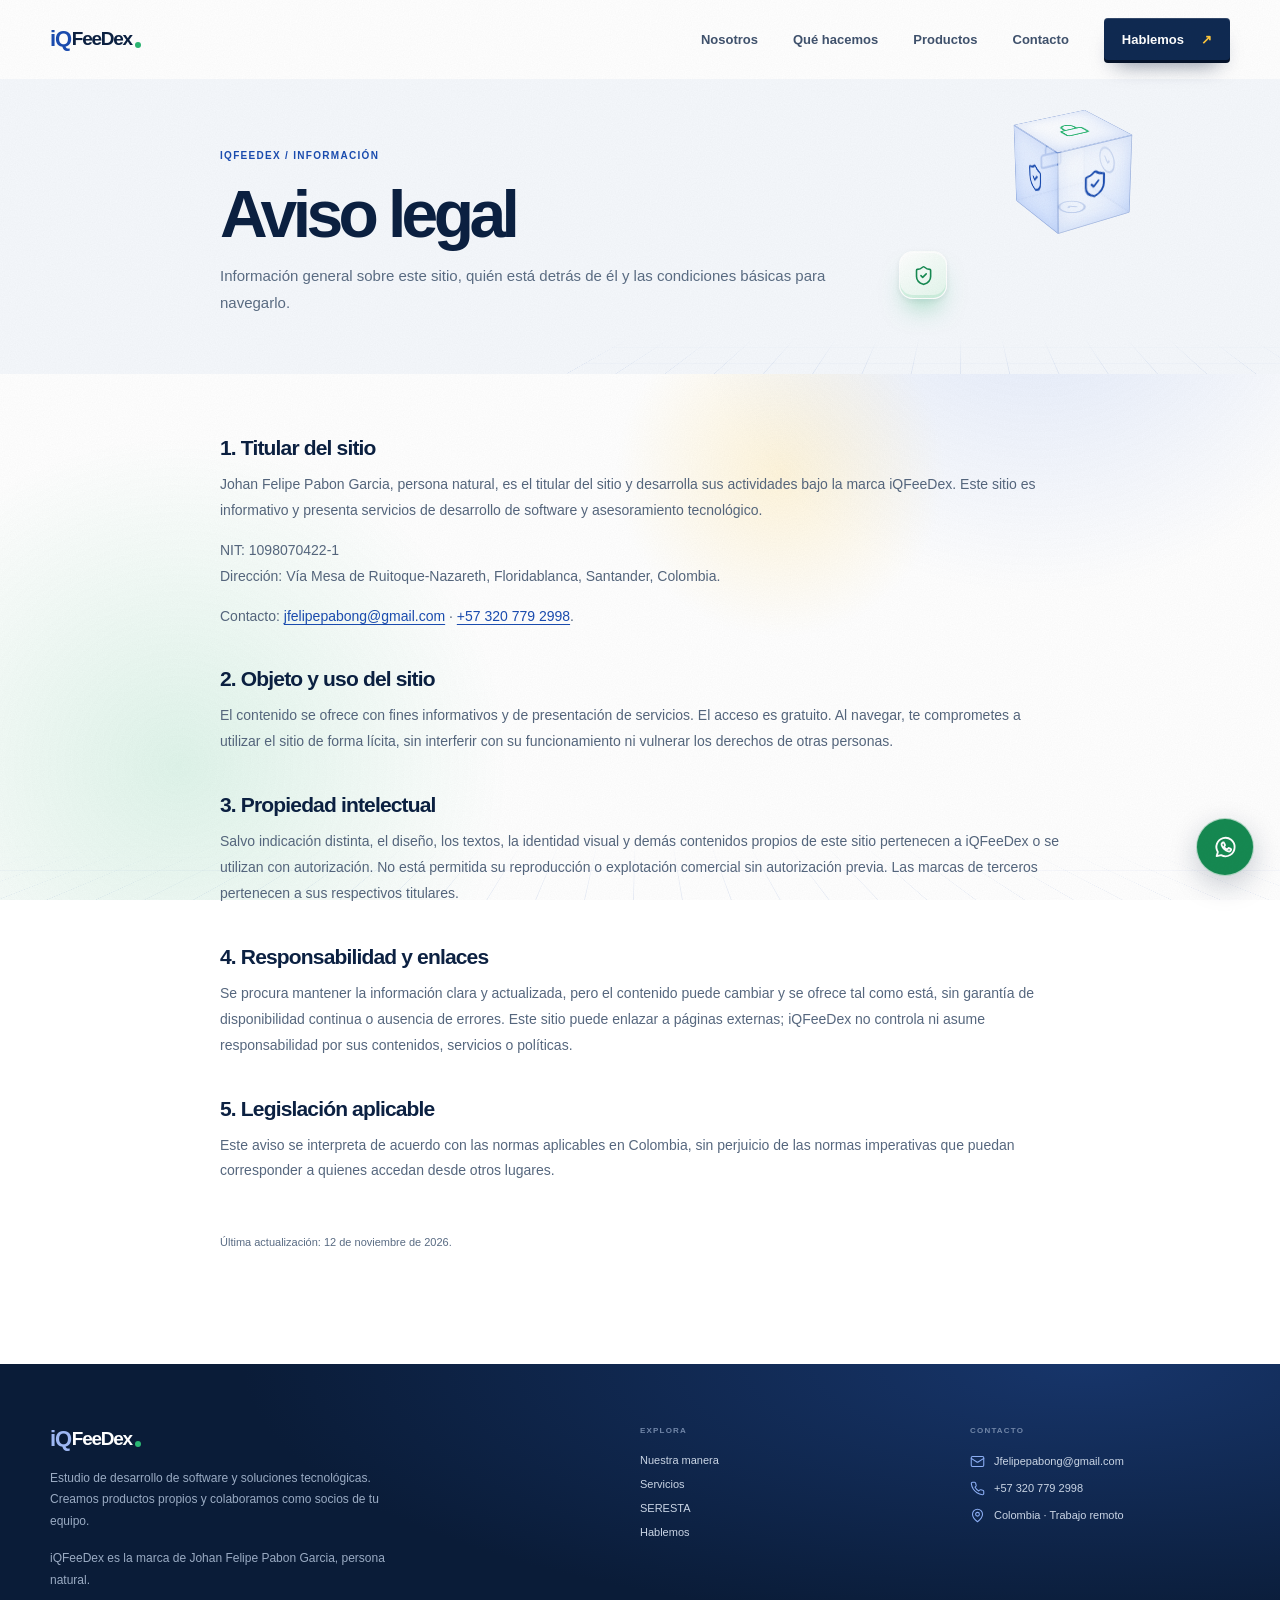
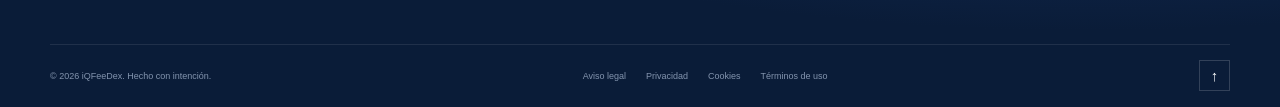
==== commit b3e214cb: "tratamiento de datos" ====
--- a/legal/aviso-legal.html
+++ b/legal/aviso-legal.html
@@ -20,12 +20,12 @@
     <main id="contenido">
       <header class="legal-hero"><div class="legal-hero__inner"><p class="eyebrow">iQFeeDex / Información</p><h1>Aviso legal</h1><p>Información general sobre este sitio, quién está detrás de él y las condiciones básicas para navegarlo.</p></div></header>
       <article class="legal-content">
-        <section><h2>1. Titular del sitio</h2><p>iQFeeDex es la marca de presencia digital de un proyecto de desarrollo de software y asesoramiento tecnológico con base en Santander, Colombia, y orientación al trabajo remoto. Este sitio es informativo y presenta los servicios y la forma de colaboración de iQFeeDex.</p><p>Contacto: <a href="mailto:Jfelipepabong@gmail.com">Jfelipepabong@gmail.com</a> · <a href="tel:+573207792998">+57 320 779 2998</a>.</p><p>La información de identificación de una persona jurídica o establecimiento de comercio no se publica aquí porque no ha sido proporcionada. Se actualizará si llega a ser aplicable.</p></section>
+        <section><h2>1. Titular del sitio</h2><p>Johan Felipe Pabon Garcia, persona natural, es el titular del sitio y desarrolla sus actividades bajo la marca iQFeeDex. Este sitio es informativo y presenta servicios de desarrollo de software y asesoramiento tecnológico.</p><p>NIT: 1098070422-1<br>Dirección: Vía Mesa de Ruitoque-Nazareth, Floridablanca, Santander, Colombia.</p><p>Contacto: <a href="mailto:jfelipepabong@gmail.com">jfelipepabong@gmail.com</a> · <a href="tel:+573207792998">+57 320 779 2998</a>.</p></section>
         <section><h2>2. Objeto y uso del sitio</h2><p>El contenido se ofrece con fines informativos y de presentación de servicios. El acceso es gratuito. Al navegar, te comprometes a utilizar el sitio de forma lícita, sin interferir con su funcionamiento ni vulnerar los derechos de otras personas.</p></section>
         <section><h2>3. Propiedad intelectual</h2><p>Salvo indicación distinta, el diseño, los textos, la identidad visual y demás contenidos propios de este sitio pertenecen a iQFeeDex o se utilizan con autorización. No está permitida su reproducción o explotación comercial sin autorización previa. Las marcas de terceros pertenecen a sus respectivos titulares.</p></section>
         <section><h2>4. Responsabilidad y enlaces</h2><p>Se procura mantener la información clara y actualizada, pero el contenido puede cambiar y se ofrece tal como está, sin garantía de disponibilidad continua o ausencia de errores. Este sitio puede enlazar a páginas externas; iQFeeDex no controla ni asume responsabilidad por sus contenidos, servicios o políticas.</p></section>
         <section><h2>5. Legislación aplicable</h2><p>Este aviso se interpreta de acuerdo con las normas aplicables en Colombia, sin perjuicio de las normas imperativas que puedan corresponder a quienes accedan desde otros lugares.</p></section>
-        <p class="legal-updated">Última actualización: 4 de noviembre de 2026.</p>
+        <p class="legal-updated">Última actualización: 12 de noviembre de 2026.</p>
       </article>
     </main>
     <iq-footer></iq-footer>
